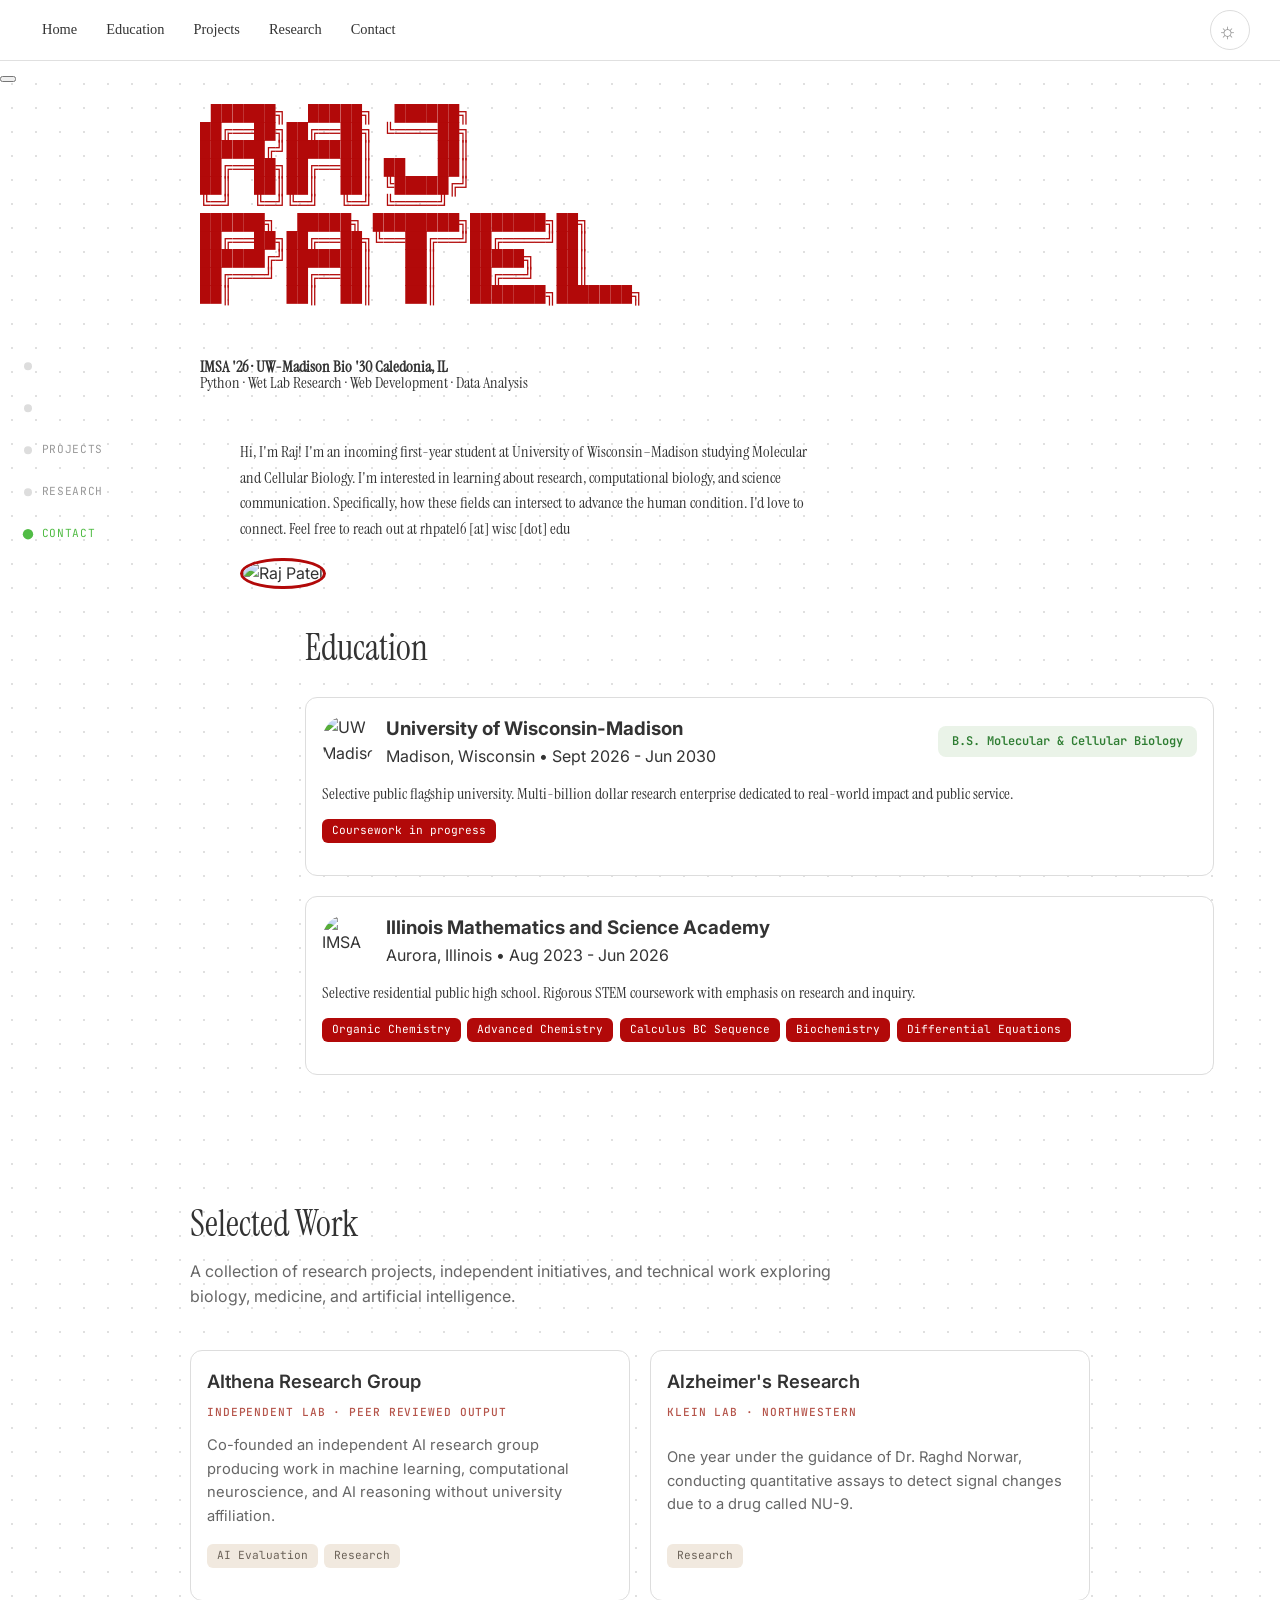
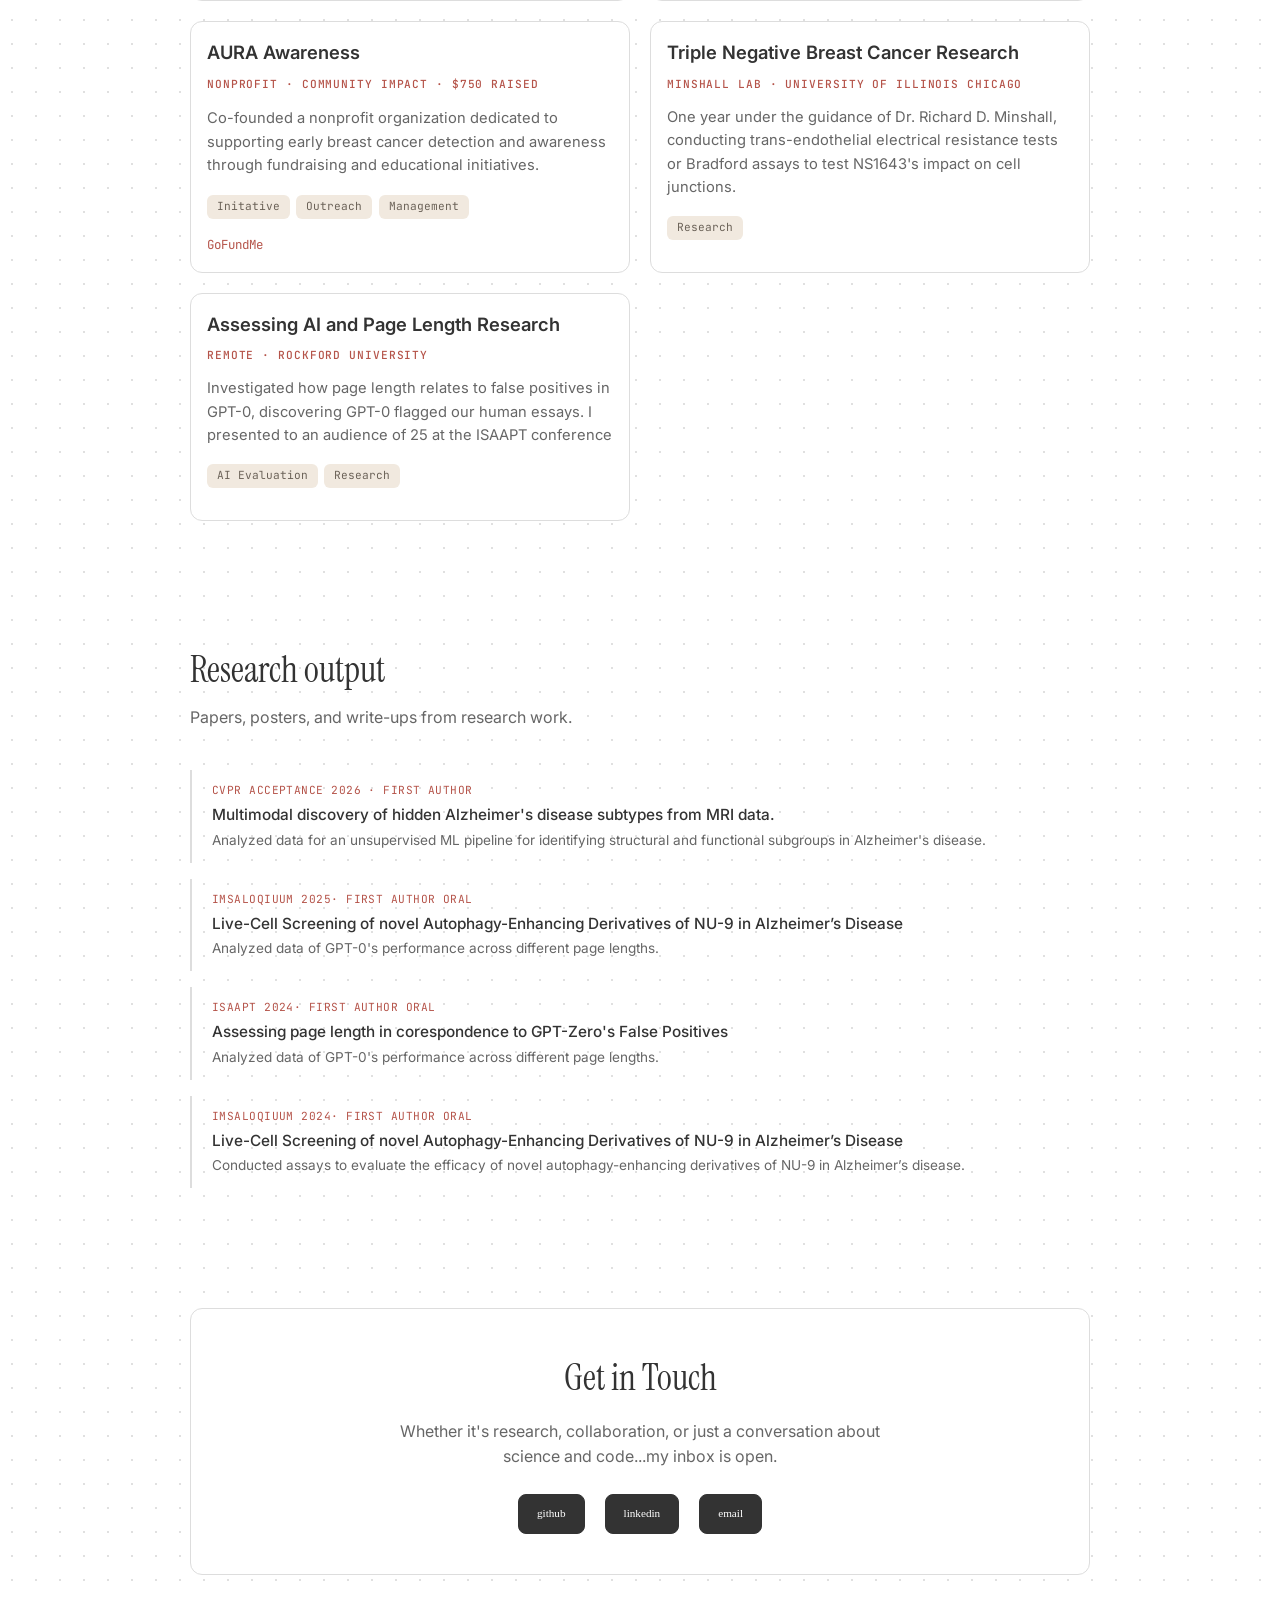
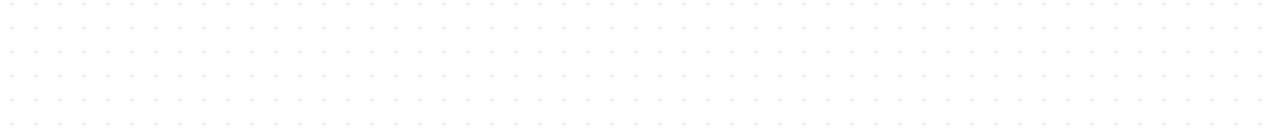
==== index.html @ 3f9e5045 "Update index.html" ====
<!DOCTYPE html>
<html lang="en" data-theme="light">
<head>
  <link rel="preconnect" href="https://googleapis.com">
  <link rel="preconnect" href="https://gstatic.com" crossorigin>
  <link href="https://fonts.googleapis.com/css2?family=Instrument+Serif:ital@0;1&family=JetBrains+Mono:wght@400;500&family=Inter:wght@300;400;500;600&display=swap" rel="stylesheet">
  
  <link rel="stylesheet" href="style.css">
<meta charset="UTF-8">
<meta name="viewport" content="width=device-width, initial-scale=1.0">
<title>Raj Patel</title>
<style>
  :root {
  --bg: #ffffff;
  --text: #333;
  --text2: #666;
  --text3: #999;
  --card: #ffffff;
  --border: #ddd;
  --border2: #ddd;
  --nav-bg: #ffffff;
  --dot-color: rgba(0,0,0,0.12);

  --nav-border: rgba(0,0,0,0.12);
  --mono: 'JetBrains Mono', monospace;
  }

  html[data-theme="dark"] {
  --bg: #000000;
  --text: #eaeaea;
  --text2: #b0b0b0;
  --text3: #888;
  --card: #1a1a1a;
  --border: #333;
  --border2: #333;
  --nav-bg: #000000;
  --dot-color: rgba(255,255,255,0.12);

  --nav-border: rgba(255,255,255,0.18);
  }
  
  body {
    margin: 0;
    font-family: 'Inter', sans-serif;

    background-color: var(--bg);
    color: var(--text);
     
    background-image:
    radial-gradient(circle, var(--dot-color) 1.5px, transparent 1.5px);

    background-size: 24px 24px;
    line-height: 1.6;
  }

  .Subscript {
    font-family: 'Instrument Serif', Georgia, serif;
  }

  .navbar {
    display: flex;
    justify-content: space-between;
    align-items: center;

    padding: 10px 30px;

    position: sticky;
    top: 0;
    z-index: 1000;

    background: var(--nav-bg);
    border-bottom: 1px solid var(--nav-border);

    position: sticky;
    top: 0;
    z-index: 1000;
  }
  .nav-links {
    display: flex;
    gap: 5px;
    align-items: center;
    font-family: 'Noto Serif', serif;
    font-weight: 400; /* Use 700 if you want the Bold version */
  }
  .nav-links a {
      text-decoration: none;
      color: var(--text);

      font-size: 0.9rem;
      padding: 8px 12px;

      border-radius: 8px;
      transition: all 0.2s ease;
  }

  .theme-toggle {
      background: none;
      border: 1px solid var(--border2);
      color: var(--text3);
      font-family: var(--mono);
      font-size: 0.72rem;
      padding: 4px 10px;
      border-radius: 4px;
      cursor: pointer;
      transition: all 0.15s;
      display: flex;
      align-items: center;
      gap: 0.2rem;
      letter-spacing: 0.03em;
      width: 40px;
      height: 40px;
      border-radius: 50%;
      font-size: 1.4rem;
    }
    #typed {
      display: block;
      max-width: 100%;
      overflow-wrap: break-word;
      white-space: normal;
    }
    .dot-pattern {
      width: 200px;
      height: 200px;

      background-image:
        radial-gradient(circle, #cfcfcf 2px, transparent 2px);

      background-size: 16px 16px;
    }
    p {
      font-size: 1rem;
      margin-top: 0rem;
      margin-right: 100px;
    }

    h1 {
      font-size: 3rem;
    }

    section {
      width: 100%;
      max-width: 800px;
      margin-left: auto;
      margin-right: auto;
    }

    h2 {
      font-family: 'Instrument Serif', Georgia, serif;
      font-weight: 400;
      font-size: 2rem;
      margin-bottom: 0.5rem;
    }

    html {
      scroll-padding-top: 70px; /* adjust to your navbar height */
    }

    section {
      scroll-margin-top: 80px;
    }
    #about {
      max-width: 900px;
      margin: 120px auto;   /* keeps it centered */
      padding: 0 20px;
      text-align: left;     /* keeps text left-aligned */
    }

    /* ---------- Section headings ---------- */
    .section-heading {
      font-family: 'Instrument Serif', Georgia, serif;
      font-weight: 400;
      font-size: 2.25rem;
      margin-bottom: 0.4rem;
    }
    .section-eyebrow {
      font-family: var(--mono);
      font-size: 0.75rem;
      letter-spacing: 0.1em;
      text-transform: uppercase;
      color: var(--text3);
      margin: 0 0 0.5rem 0;
    }
    .section-intro {
      color: var(--text2);
      max-width: 650px;
      margin-bottom: 2.5rem;
    }

    /* ----------Education -----------*/
    .school {
      background: var(--card);
      border: 1px solid var(--border);
      border-radius: 12px;
      padding: 1rem;
      transition: transform 0.2s ease, border-color 0.2s ease;
      display: flex;
      flex-direction: column;
      min-height: 0px;
      width: 875px;
    }

    /* ---------- Projects ---------- */
    #projects {
      max-width: 900px;
      margin: 120px auto;
      padding: 0 20px;
    }
    .project-grid {
      display: grid;
      grid-template-columns: repeat(2, 1fr);
      gap: 1.25rem;
    }
    .project-card {
      background: var(--card);
      border: 1px solid var(--border);
      border-radius: 12px;
      padding: 1rem;
      transition: transform 0.2s ease, border-color 0.2s ease;
      display: flex;
      flex-direction: column;
      min-height: 0px;
    }
    .project-card:hover {
      transform: translateY(-3px);
      border-color: #ddccba;
    }
    .project-card h3 {
      font-family: 'Inter', sans-serif;
      font-weight: 600;
      font-size: 1.15rem;
      color: var(--text);
      margin: 0 0 0.5rem 0;
    }
    .project-card .project-eyebrow {
      font-family: var(--mono);
      font-size: 0.7rem;
      letter-spacing: 0.08em;
      text-transform: uppercase;
      color: #b5544a;
      margin: 0 0 0.75rem 0;
      font-weight: 500;
    }
    .project-card p {
      font-size: 0.92rem;
      color: var(--text2);
      margin: 0 0 1rem 0;
      flex-grow: 1;
    }
    .project-tags {
      display: flex;
      flex-wrap: wrap;
      gap: 0.4rem;
      margin-bottom: 1rem;
    }
    .project-tags span {
      font-family: var(--mono);
      font-size: 0.7rem;
      color: #6b6258;
      background: #f1e9df;
      border: none;
      border-radius: 6px;
      padding: 3px 10px;
    }
    .project-links {
      display: flex;
      gap: 1rem;
    }
    .project-links a {
      font-family: var(--mono);
      font-size: 0.78rem;
      color: var(--accent-link, #b5544a);
      text-decoration: none;
      border-bottom: 1px solid transparent;
      transition: border-color 0.15s ease;
    }
    .project-links a:hover {
      border-color: currentColor;
    }
    .project-card.placeholder {
      border-style: dashed;
      align-items: center;
      justify-content: center;
      text-align: center;
      color: var(--text3);
    }
    .project-card.placeholder p {
      font-family: var(--mono);
      font-size: 0.78rem;
      margin: 0;
    }

    /* ---------- Research / Papers ---------- */
    #research {
      max-width: 900px;
      margin: 120px auto;
      padding: 0 20px;
    }
    .paper-list {
      display: flex;
      flex-direction: column;
      gap: 1rem;
    }
    .paper-item {
      background: var(--card);
      border: 1px solid var(--border);
      border-radius: 12px;
      padding: 1.5rem;
      display: grid;
      grid-template-columns: 100px 1fr;
      gap: 1.25rem;
      align-items: start;
      transition: border-color 0.2s ease;
    }
    .paper-item:hover {
      border-color: var(--text3);
    }
    .paper-meta {
      font-family: var(--mono);
      font-size: 0.72rem;
      color: var(--text3);
      line-height: 1.5;
    }
    .paper-body h3 {
      font-family: 'Instrument Serif', Georgia, serif;
      font-weight: 400;
      font-size: 1.25rem;
      margin: 0 0 0.4rem 0;
    }
    .paper-body p {
      font-size: 0.9rem;
      color: var(--text2);
      margin: 0 0 0.75rem 0;
    }
    .paper-body a {
      font-family: var(--mono);
      font-size: 0.78rem;
      color: var(--accent-link, #51bc45);
      text-decoration: none;
      border-bottom: 1px solid transparent;
    }
    .paper-body a:hover {
      border-color: currentColor;
    }
    .paper-item.placeholder {
      display: flex;
      align-items: center;
      justify-content: center;
      border-style: dashed;
      color: var(--text3);
      font-family: var(--mono);
      font-size: 0.78rem;
      min-height: 100px;
    }

    /* ---------- Contact ---------- */
    #contact {
      max-width: 900px;
      margin: 120px auto 160px;
      padding: 0 20px;
    }
    .contact-box {
      background: var(--card);
      border: 1px solid var(--border);
      border-radius: 12px;
      padding: 2.5rem;
      text-align: center;
    }
    .contact-box h2 {
      font-family: 'Instrument Serif', Georgia, serif;
      font-weight: 400;
      font-size: 2.25rem;
      margin: 0 0 0.75rem 0;
    }
    .contact-box p {
      color: var(--text2);
      margin: 0 auto 1.5rem auto;
      max-width: 500px;
    }
    .contact-links {
      display: flex;
      justify-content: center;
      gap: 20px;
      flex-wrap: wrap;
    }
    .contact-links a {
      text-decoration: none;
      color: #fff;
      font-family: Georgia, 'Times New Roman', Times, serif;
      font-size: 0.7rem;
      padding: 10px 18px;
      border: 1px solid #333;
      border-radius: 8px;
      background-color: #333;
      transition: all 0.2s ease;
    }
    .contact-links a:hover {
      transform: translateY(-2px);
    }

    /* ---------- Section indicator ---------- */
    .section-indicator {
      position: fixed;
      top: 50%;
      left: 24px;
      transform: translateY(-50%);
      display: flex;
      flex-direction: column;
      align-items: flex-start;
      gap: 1.5rem;
      z-index: 900;
    }
    .section-indicator .indicator-item {
      display: flex;
      align-items: center;
      gap: 0.6rem;
      text-decoration: none;
      cursor: pointer;
    }
    .section-indicator .indicator-dot {
      width: 8px;
      height: 8px;
      border-radius: 50%;
      background: var(--border2);
      transition: background 0.25s ease, transform 0.25s ease;
      flex-shrink: 0;
    }
    .section-indicator .indicator-label {
      font-family: var(--mono);
      font-size: 0.7rem;
      letter-spacing: 0.06em;
      text-transform: uppercase;
      color: var(--text3);
      opacity: 0;
      transform: translateX(-6px);
      transition: opacity 0.25s ease, transform 0.25s ease, color 0.25s ease;
      white-space: nowrap;
    }
    .section-indicator .indicator-item:hover .indicator-label,
    .section-indicator .indicator-item.active .indicator-label {
      opacity: 1;
      transform: translateX(0);
    }
    .section-indicator .indicator-item.active .indicator-dot {
      background: #51bc45;
      transform: scale(1.3);
    }
    .section-indicator .indicator-item.active .indicator-label {
      color: #51bc45;
    }
    @media (max-width: 900px) {
      .section-indicator { display: none; }
    }

    @media (max-width: 700px) {
      .hero {
        grid-template-columns: 1fr;
        text-align: center;
      }
      .hero-photo {
        margin: 0px auto;
        
      }
      .hero-meta {
        justify-content: center;
      }
      .hero-links {
        justify-content: center;
      }
      .project-grid {
        grid-template-columns: 1fr;
      }
      .paper-item {
        grid-template-columns: 1fr;
      }
    }
    .research-item {
      border-left: 2px solid var(--border2);
      padding: 0.75rem 0 0.75rem 1.25rem;
      margin-bottom: 1rem; transition: border-color 0.2s;
    }

    .research-item:hover { border-left-color: var(--accent); }

    .research-venue {
    font-family: var(--mono); font-size: 0.7rem; color:  #b5544a;
    letter-spacing: 0.04em; text-transform: uppercase; margin-bottom: 0.25rem;
  }

  .research-title {
    font-size: 0.96rem; font-weight: 500; margin-bottom: 0.25rem; line-height: 1.4;
  }

  .research-desc { font-size: 0.85rem; color: var(--text2); line-height: 1.55; }

  .accent-line {
    width: 600px;
    height: 3px;
    background: #b5544a;
    margin: 1rem 0 1.5rem 0;
  }
</style>
</head>
<body>
  <!--Navigation bar creation-->
    <nav class="navbar">
      <div class="nav-links">
        <a href="#home">Home</a>
        <a href="#Education">Education</a>
        <a href="#projects">Projects</a>
        <a href="#research">Research</a>
        <a href="#contact">Contact</a>
      </div>

    <button class="theme-toggle" id="theme-toggle" aria-label="Toggle theme">
    <span id="theme-icon">☼</span>
    </button>
    </nav>

            <button id="scrollToTop" class="fixed bottom-8 right-8 z-50 bg-cyan-500 hover:bg-cyan-600 text-white p-3 rounded-full shadow-lg transition">
            <i class="bi bi-arrow-up text-xl"></i>
        </button>
        <div class="max-w-4xl mx-auto px-6 py-20">
            <section id="home" class="mb-20">
              <div style="display: grid; grid-template-columns: 1fr auto; align-items: center; gap: 2rem;">
              <div>
                <div class="mb-12">
                    <pre
                        role="img" 
                        aria-label="Raj Patel" 
                        class="text-[50px] md:text-base font-mono mb-8"
                        style="line-height: 1.01; color: #b20909; font-size: 18px; margin-left: -40px;"
                        > ██████╗  █████╗  ██████╗ 
██╔══██╗██╔══██╗ ╚════██╗
██████╔╝███████║      ██║
██╔══██╗██╔══██║ ██   ██║
██║  ██║██║  ██║ ╚█████╔╝
╚═╝  ╚═╝╚═╝  ╚═╝ ╚════╝
██████╗  █████╗ ████████╗███████╗██╗
██╔══██╗██╔══██╗╚══██╔══╝██╔════╝██║
██████╔╝███████║   ██║   █████╗  ██║
██╔═══╝ ██╔══██║   ██║   ██╔══╝  ██║
██║     ██║  ██║   ██║   ███████╗███████╗
                       
                        </pre>
                </div>
                <p class="Subscript" style="margin-left: -40px; line-height: 1.01;">
                    <b><span><strong>IMSA '26 · UW-Madison Bio '30</strong></span></b>
                    <b><span>Caledonia, IL</span></b>
                    <br>
                    <span>Python · Wet Lab Research · Web Development · Data Analysis</span>
                </div>
                </p>
                <p style="line-height: 1.6; font-family: 'Instrument Serif', Georgia, serif;">
                    Hi, I'm Raj! I'm an incoming first-year student at University of Wisconsin–Madison studying Molecular and Cellular Biology. I'm interested in learning about research, computational biology, and science communication. Specifically, how these fields can intersect to advance the human condition. I'd love to connect. Feel free to reach out at rhpatel6 [at] wisc [dot] edu
                </p>
              </div>
              <!-- Photo column -->
              <div style="flex-shrink: 0;">
                <img src="suit.png" alt="Raj Patel"
                  style="width: 220px; height: 220px; object-fit: cover; border-radius: 50%; border: 3px solid #b20909;">
              </div>
              </div>
                        </section>


  <!-- Side section indicator -->
  <div class="section-indicator" id="section-indicator">
    <a href="#hero" class="indicator-item" data-section="hero">
      <span class="indicator-dot"></span>
      <span class="indicator-label">Home</span>
    </a>
    <a href="#Education" class="indicator-item" data-section="Education">
      <span class="indicator-dot"></span>
      <span class="indicator-label">Education</span>
    </a>
    <a href="#projects" class="indicator-item" data-section="projects">
      <span class="indicator-dot"></span>
      <span class="indicator-label">Projects</span>
    </a>
    <a href="#research" class="indicator-item" data-section="research">
      <span class="indicator-dot"></span>
      <span class="indicator-label">Research</span>
    </a>
    <a href="#contact" class="indicator-item" data-section="contact">
      <span class="indicator-dot"></span>
      <span class="indicator-label">Contact</span>
    </a>
  </div>
<!-- ================= Education ================= -->
<section id="Education" style="margin-left: 305px;">
  <h2 class="section-heading">Education</h2>
</section>
<div class="school" style="margin-left: 305px; margin-top: 1.25rem; margin-bottom: 1.25rem;">
  <div style="display: flex; align-items: center; justify-content: space-between; margin-bottom: 0.75rem;">
    <div style="display: flex; align-items: center; gap: 0.75rem;">
      <img src="UWlogo.jpeg" alt="UW Madison" style="width: 52px; height: 52px; object-fit: contain; border-radius: 50%; flex-shrink: 0;">
      <div>
        <h3 style="margin: 0;">University of Wisconsin-Madison</h3>
        <p class="project-eyebrow" style="margin: 0;">Madison, Wisconsin • Sept 2026 - Jun 2030</p>
      </div>
    </div>
    <span style="background: #eaf3e8; color: #2e7d32; font-family: var(--mono); font-size: 0.75rem; font-weight: 600; padding: 6px 14px; border-radius: 8px; white-space: nowrap;">B.S. Molecular & Cellular Biology</span>
  </div>
  <p style="font-family: 'Instrument Serif', Georgia, serif; margin-bottom: 0.75rem;">Selective public flagship university. Multi-billion dollar research enterprise dedicated to real-world impact and public service.</p>
  <div class="project-tags">
    <span style="background: #b20909; color: #fff;">Coursework in progress</span>
  </div>
</div>

<div class="school" style="margin-left: 305px; margin-bottom: 1.25rem;">
  <div style="display: flex; align-items: center; justify-content: space-between; margin-bottom: 0.75rem;">
    <div style="display: flex; align-items: center; gap: 0.75rem;">
      <img src="imsa-logo.png" alt="IMSA" style="width: 52px; height: 52px; object-fit: contain; border-radius: 50%; flex-shrink: 0;">
      <div>
        <h3 style="margin: 0;">Illinois Mathematics and Science Academy</h3>
        <p class="project-eyebrow" style="margin: 0;">Aurora, Illinois • Aug 2023 - Jun 2026</p>
      </div>
    </div>
  </div>
  <p style="font-family: 'Instrument Serif', Georgia, serif; margin-bottom: 0.75rem;">Selective residential public high school. Rigorous STEM coursework with emphasis on research and inquiry.</p>
  <div class="project-tags" style="margin-bottom: 1rem;">
    <span style="background: #b20909; color: #fff;">Organic Chemistry</span>
    <span style="background: #b20909; color: #fff;">Advanced Chemistry</span>
    <span style="background: #b20909; color: #fff;">Calculus BC Sequence</span>
    <span style="background: #b20909; color: #fff;">Biochemistry</span>
    <span style="background: #b20909; color: #fff;">Differential Equations</span>
  </div>
</div>
<!-- ================= PROJECTS ================= -->
<section id="projects">
  <h2 class="section-heading">Selected Work</h2>
  <p class="section-intro">
A collection of research projects, independent initiatives, and technical work exploring biology, medicine, and artificial intelligence.  </p>

  <div class="project-grid">

    <!-- Project card 1 -->
    <div class="project-card">
      <h3>AIthena Research Group</h3>
      <p class="project-eyebrow">independent lab · peer reviewed output</p>
      <p>Co-founded an independent AI research group producing work in machine learning, computational neuroscience, and AI reasoning without university affiliation.</p>
      <div class="project-tags">
        <span>AI Evaluation</span>
        <span>Research</span>
      </div>
    </div>

    <!-- Project card 2 -->
    <div class="project-card">
      <h3>Alzheimer's Research</h3>
      <p class="project-eyebrow">Klein Lab · Northwestern</p>
      <p>One year under the guidance of Dr. Raghd Norwar, conducting quantitative assays to detect signal changes due to a drug called NU-9.</p>
      <div class="project-tags">
        <span>Research</span>
      </div>
    </div>

    <!-- Project card 3 -->
    <div class="project-card">
      <h3>AURA Awareness</h3>
      <p class="project-eyebrow">Nonprofit · Community Impact · $750 raised</p>
      <p>Co-founded a nonprofit organization dedicated to supporting early breast cancer detection and awareness through fundraising and educational initiatives.</p>
      <div class="project-tags">
        <span>Initative</span>
        <span>Outreach</span>
        <span>Management</span>
      </div>
      <div class="project-links">
        <a href="https://www.gofundme.com/f/auras-mission-detect-cancer-early" target="_blank">GoFundMe</a>
      </div>
    </div>

    <!-- 4th project -->
    <div class="project-card">
      <h3>Triple Negative Breast Cancer Research</h3>
      <p class="project-eyebrow"> Minshall Lab · University of Illinois Chicago</p>
      <p> One year under the guidance of Dr. Richard D. Minshall, conducting trans-endothelial electrical resistance tests or Bradford assays to test NS1643's impact on cell junctions. </p>
      <div class="project-tags">
        <span>Research</span>
      </div>
    </div>

    <!-- 5th project -->
    <div class="project-card">
      <h3>Assessing AI and Page Length Research</h3>
      <p class="project-eyebrow"> Remote · Rockford University</p>
      <p> Investigated how page length relates to false positives in GPT-0, discovering GPT-0 flagged our human essays. I presented to an audience of 25 at the ISAAPT conference </p>
      <div class="project-tags">
        <span>AI Evaluation</span>
        <span>Research</span>
      </div>
    </div>
  </div>
</section>

<!-- ================= RESEARCH / PAPERS ================= -->
<section id="research">
  <h2 class="section-heading">Research output</h2>
  <p class="section-intro">
    Papers, posters, and write-ups from research work. </p>
  <div class="research-item">
      <div class="research-venue">CVPR acceptance 2026 · First author</div>
      <div class="research-title">Multimodal discovery of hidden Alzheimer's disease subtypes from MRI data.</div>
      <div class="research-desc">Analyzed data for an unsupervised ML pipeline for identifying structural and functional subgroups in Alzheimer's disease.</div>
    </div>

  <div class="research-item">
      <div class="research-venue">IMSAloqiuum 2025· First author oral</div>
      <div class="research-title">Live-Cell Screening of novel Autophagy-Enhancing Derivatives of NU-9 in Alzheimer’s Disease</div>
      <div class="research-desc">Analyzed data of GPT-0's performance across different page lengths.</div>
  </div>

  <div class="research-item">
      <div class="research-venue">ISAAPT 2024· First author oral</div>
      <div class="research-title">Assessing page length in corespondence to GPT-Zero's False Positives</div>
      <div class="research-desc">Analyzed data of GPT-0's performance across different page lengths.</div>
  </div>

  <div class="research-item">
      <div class="research-venue">IMSAloqiuum 2024· First author oral</div>
      <div class="research-title">Live-Cell Screening of novel Autophagy-Enhancing Derivatives of NU-9 in Alzheimer’s Disease</div>
      <div class="research-desc">Conducted assays to evaluate the efficacy of novel autophagy-enhancing derivatives of NU-9 in Alzheimer’s disease.</div>
    </div>
</section>

<!-- ================= CONTACT ================= -->
<section id="contact">
  <div class="contact-box">
    <h2>Get in Touch</h2>
    <p>
      Whether it's research, collaboration, or just a conversation about science and code...my inbox is open.
    </p>
    <div class="contact-links">
      <a href="https://github.com/rajptl14" target="_blank">github</a>
      <a href="https://www.linkedin.com/in/raj-patel-115321330" target="_blank">linkedin</a>
      <a href="mailto:rajptl2026@gmail.com">email</a>
    </div>
  </div>
</section>

<script>
    const toggle = document.getElementById("theme-toggle");
    const root = document.documentElement;
    const icon = document.getElementById("theme-icon");

    toggle.addEventListener("click", () => {
      const current = root.getAttribute("data-theme");

      if (current === "light") {
        root.setAttribute("data-theme", "dark");
        icon.textContent = "☾";
      } else {
        root.setAttribute("data-theme", "light");
        icon.textContent = "☼";
      }
    });
</script>
<script src="https://cdn.jsdelivr.net/npm/typed.js@2.0.12"></script>

<script>
  new Typed('#typed', {
    stringsElement: '#typed-strings',
    typeSpeed: 70,
    backSpeed: 0,
    loop: false,
    showCursor: false
  });
</script>
<script>
  const indicatorItems = document.querySelectorAll('.section-indicator .indicator-item');
  const sections = ['hero', 'about', 'projects', 'research', 'contact']
    .map(id => document.getElementById(id))
    .filter(Boolean);

  const setActive = (id) => {
    indicatorItems.forEach(item => {
      item.classList.toggle('active', item.dataset.section === id);
    });
  };

  const observer = new IntersectionObserver((entries) => {
    entries.forEach(entry => {
      if (entry.isIntersecting) {
        setActive(entry.target.id);
      }
    });
  }, {
    rootMargin: '-40% 0px -40% 0px',
    threshold: 0
  });

  sections.forEach(section => observer.observe(section));
</script>
</body>
</html>
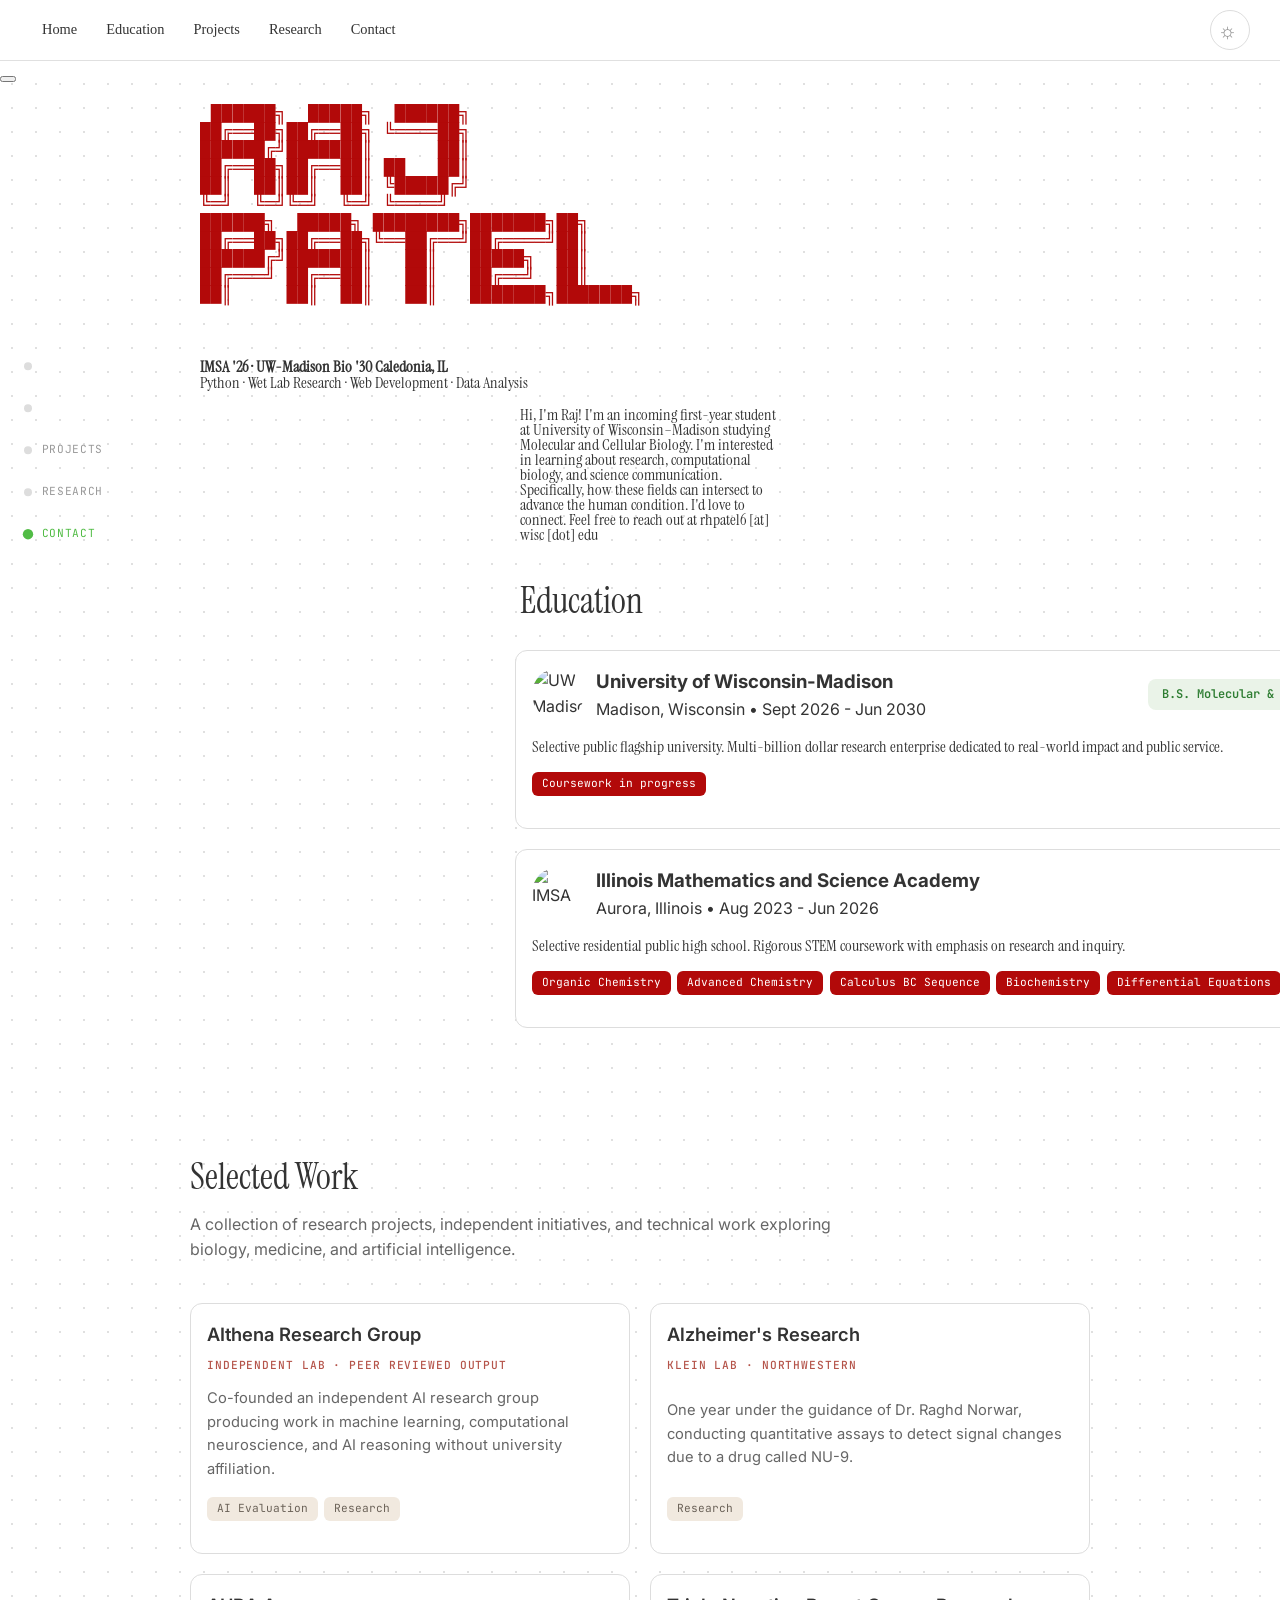
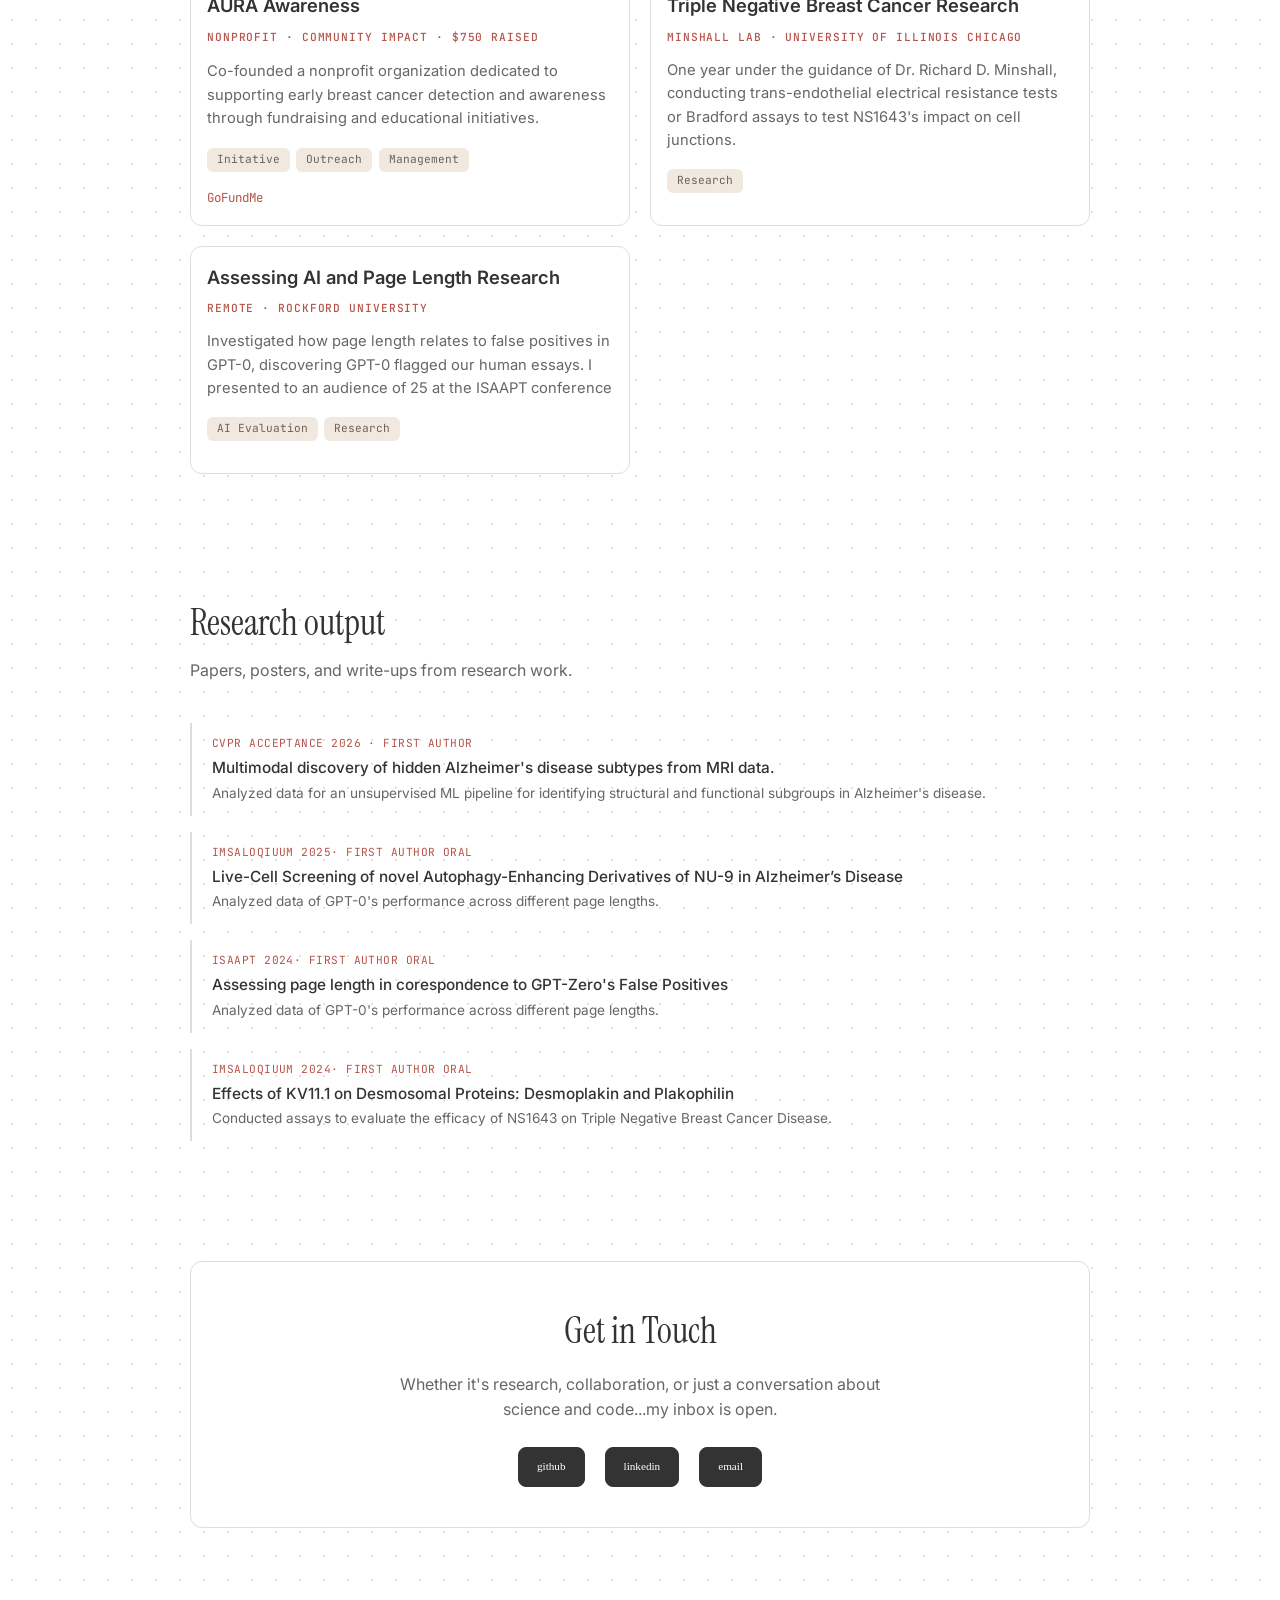
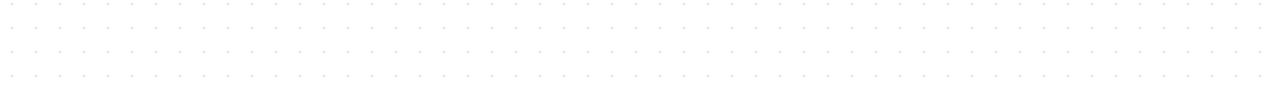
==== commit 36af3202: "Change logo image from PNG to JPEG format" ====
--- a/index.html
+++ b/index.html
@@ -521,10 +521,8 @@
         </button>
         <div class="max-w-4xl mx-auto px-6 py-20">
             <section id="home" class="mb-20">
-              <div style="display: grid; grid-template-columns: 1fr auto; align-items: center; gap: 2rem;">
-              <div>
                 <div class="mb-12">
-                    <pre
+                    <pre 
                         role="img" 
                         aria-label="Raj Patel" 
                         class="text-[50px] md:text-base font-mono mb-8"
@@ -550,17 +548,10 @@
                     <span>Python · Wet Lab Research · Web Development · Data Analysis</span>
                 </div>
                 </p>
-                <p style="line-height: 1.6; font-family: 'Instrument Serif', Georgia, serif;">
+                <p style="line-height: 15px; margin-left: 520px; margin-right:500px; font-family: 'Instrument Serif', Georgia, serif;">
                     Hi, I'm Raj! I'm an incoming first-year student at University of Wisconsin–Madison studying Molecular and Cellular Biology. I'm interested in learning about research, computational biology, and science communication. Specifically, how these fields can intersect to advance the human condition. I'd love to connect. Feel free to reach out at rhpatel6 [at] wisc [dot] edu
                 </p>
-              </div>
-              <!-- Photo column -->
-              <div style="flex-shrink: 0;">
-                <img src="suit.png" alt="Raj Patel"
-                  style="width: 220px; height: 220px; object-fit: cover; border-radius: 50%; border: 3px solid #b20909;">
-              </div>
-              </div>
-                        </section>
+            </section>
 
 
   <!-- Side section indicator -->
@@ -587,13 +578,13 @@
     </a>
   </div>
 <!-- ================= Education ================= -->
-<section id="Education" style="margin-left: 305px;">
+<section id="Education" style="margin-left: 520px;">
   <h2 class="section-heading">Education</h2>
 </section>
-<div class="school" style="margin-left: 305px; margin-top: 1.25rem; margin-bottom: 1.25rem;">
+<div class="school" style="margin-left: 515px; margin-top: 1.25rem; margin-bottom: 1.25rem;">
   <div style="display: flex; align-items: center; justify-content: space-between; margin-bottom: 0.75rem;">
     <div style="display: flex; align-items: center; gap: 0.75rem;">
-      <img src="UWlogo.jpeg" alt="UW Madison" style="width: 52px; height: 52px; object-fit: contain; border-radius: 50%; flex-shrink: 0;">
+      <img src="UWLogo.jpeg" alt="UW Madison" style="width: 52px; height: 52px; object-fit: contain; border-radius: 50%; flex-shrink: 0;">
       <div>
         <h3 style="margin: 0;">University of Wisconsin-Madison</h3>
         <p class="project-eyebrow" style="margin: 0;">Madison, Wisconsin • Sept 2026 - Jun 2030</p>
@@ -607,10 +598,10 @@
   </div>
 </div>
 
-<div class="school" style="margin-left: 305px; margin-bottom: 1.25rem;">
+<div class="school" style="margin-left: 515px; margin-bottom: 1.25rem;">
   <div style="display: flex; align-items: center; justify-content: space-between; margin-bottom: 0.75rem;">
     <div style="display: flex; align-items: center; gap: 0.75rem;">
-      <img src="imsa-logo.png" alt="IMSA" style="width: 52px; height: 52px; object-fit: contain; border-radius: 50%; flex-shrink: 0;">
+      <img src="imsa-logo.jpeg" alt="IMSA" style="width: 52px; height: 52px; object-fit: contain; border-radius: 50%; flex-shrink: 0;">
       <div>
         <h3 style="margin: 0;">Illinois Mathematics and Science Academy</h3>
         <p class="project-eyebrow" style="margin: 0;">Aurora, Illinois • Aug 2023 - Jun 2026</p>
@@ -718,8 +709,8 @@
 
   <div class="research-item">
       <div class="research-venue">IMSAloqiuum 2024· First author oral</div>
-      <div class="research-title">Live-Cell Screening of novel Autophagy-Enhancing Derivatives of NU-9 in Alzheimer’s Disease</div>
-      <div class="research-desc">Conducted assays to evaluate the efficacy of novel autophagy-enhancing derivatives of NU-9 in Alzheimer’s disease.</div>
+      <div class="research-title">Effects of KV11.1 on Desmosomal Proteins: Desmoplakin and Plakophilin</div>
+      <div class="research-desc">Conducted assays to evaluate the efficacy of NS1643 on Triple Negative Breast Cancer Disease.</div>
     </div>
 </section>
 
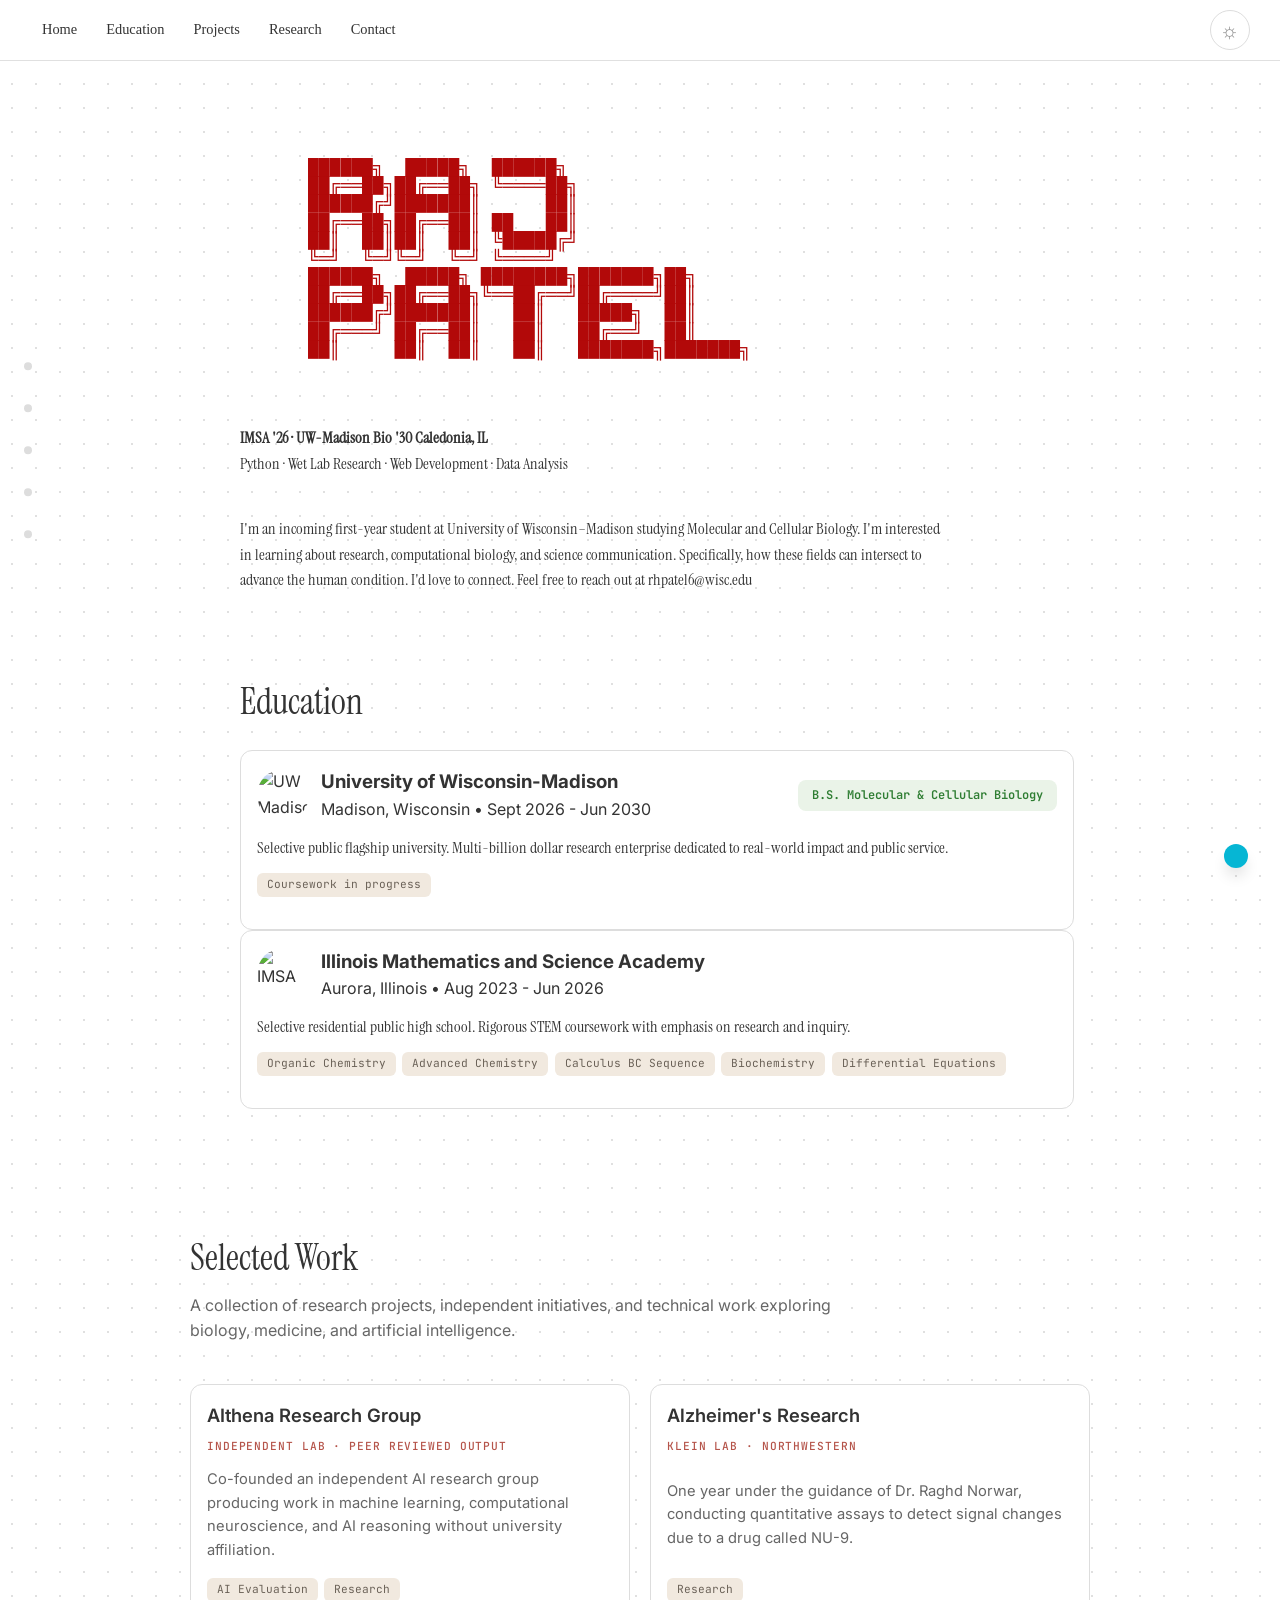
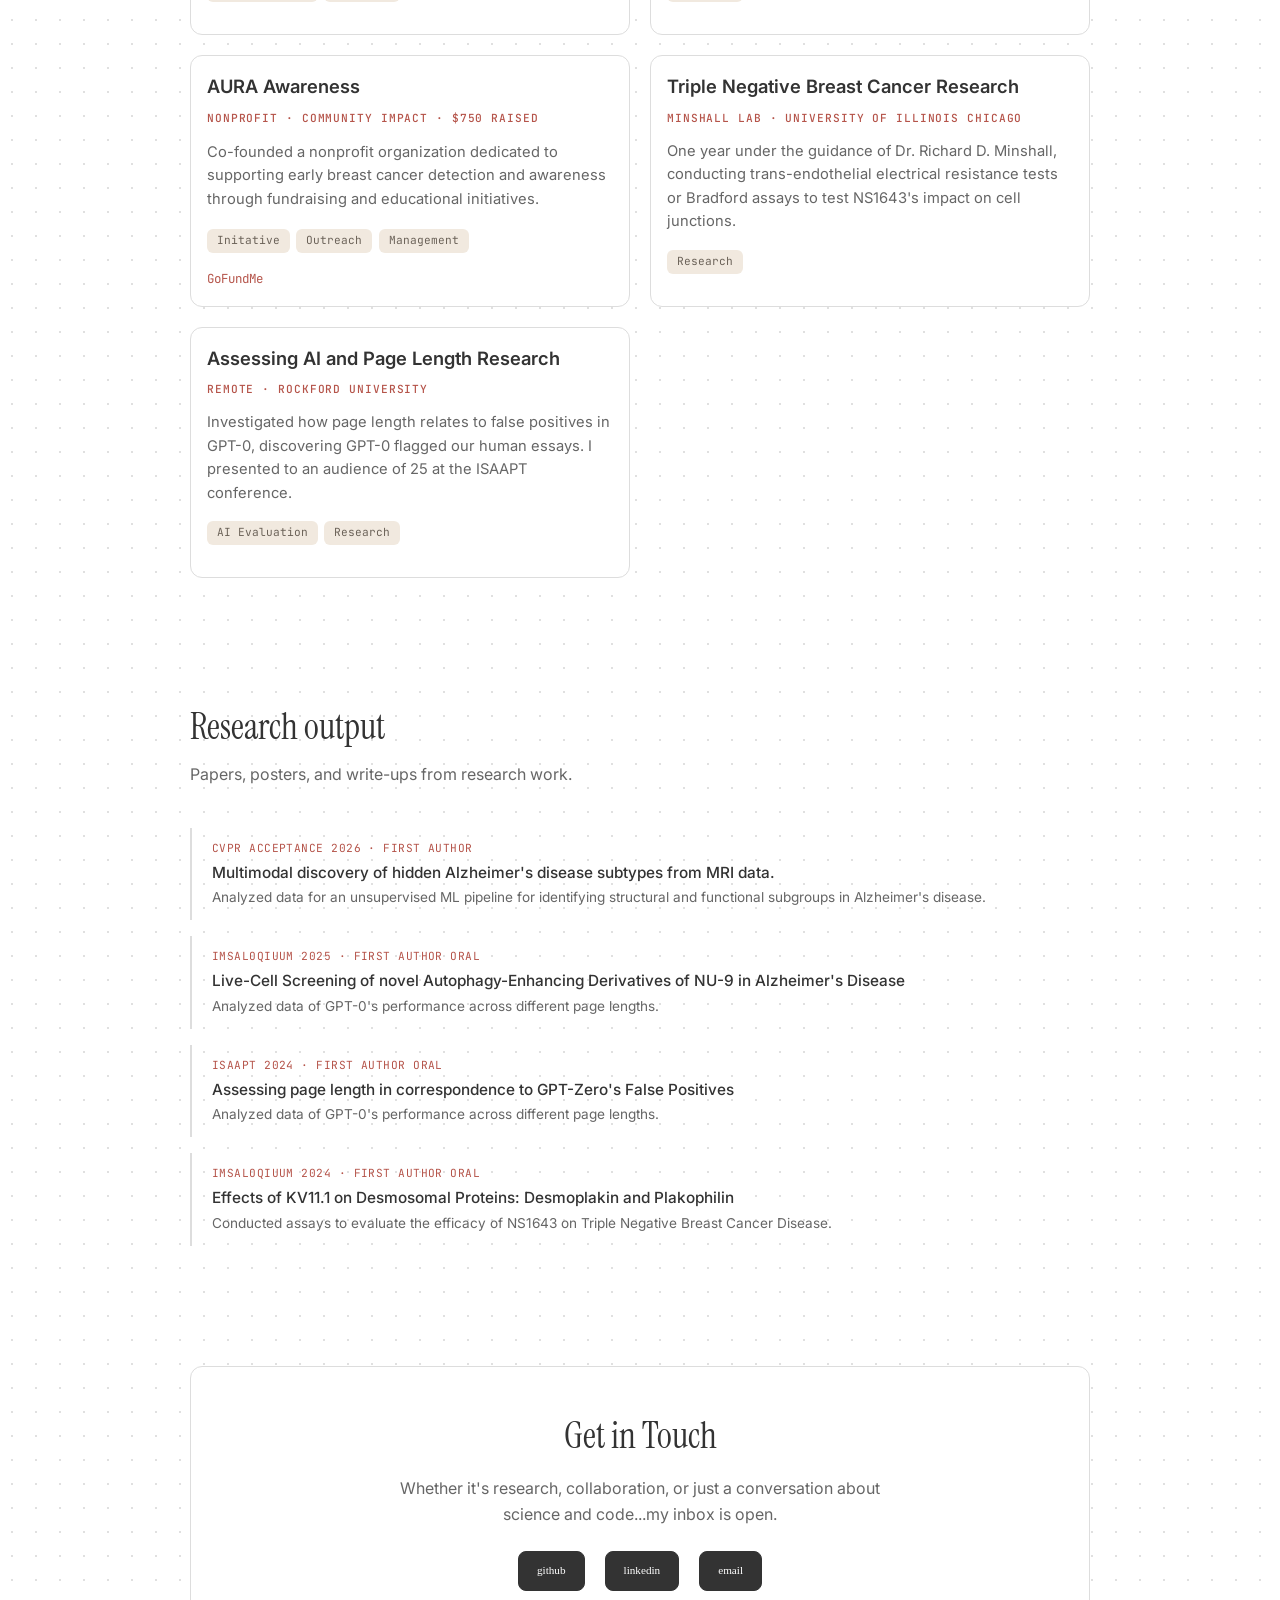
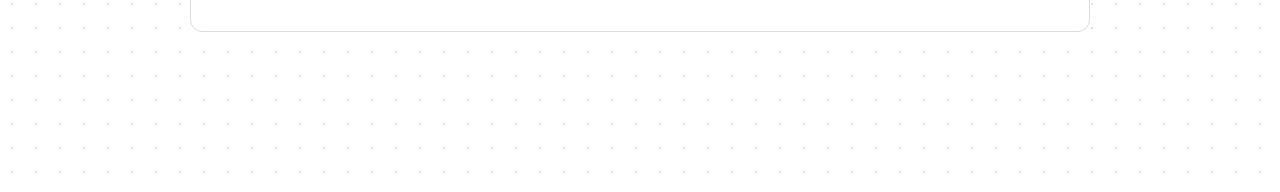
==== commit 0913f3f2: "reformat wrongly indented code, reorganize sections" ====
--- a/index.html
+++ b/index.html
@@ -4,559 +4,31 @@
   <link rel="preconnect" href="https://googleapis.com">
   <link rel="preconnect" href="https://gstatic.com" crossorigin>
   <link href="https://fonts.googleapis.com/css2?family=Instrument+Serif:ital@0;1&family=JetBrains+Mono:wght@400;500&family=Inter:wght@300;400;500;600&display=swap" rel="stylesheet">
-  
+
   <link rel="stylesheet" href="style.css">
-<meta charset="UTF-8">
-<meta name="viewport" content="width=device-width, initial-scale=1.0">
-<title>Raj Patel</title>
-<style>
-  :root {
-  --bg: #ffffff;
-  --text: #333;
-  --text2: #666;
-  --text3: #999;
-  --card: #ffffff;
-  --border: #ddd;
-  --border2: #ddd;
-  --nav-bg: #ffffff;
-  --dot-color: rgba(0,0,0,0.12);
-
-  --nav-border: rgba(0,0,0,0.12);
-  --mono: 'JetBrains Mono', monospace;
-  }
-
-  html[data-theme="dark"] {
-  --bg: #000000;
-  --text: #eaeaea;
-  --text2: #b0b0b0;
-  --text3: #888;
-  --card: #1a1a1a;
-  --border: #333;
-  --border2: #333;
-  --nav-bg: #000000;
-  --dot-color: rgba(255,255,255,0.12);
-
-  --nav-border: rgba(255,255,255,0.18);
-  }
-  
-  body {
-    margin: 0;
-    font-family: 'Inter', sans-serif;
-
-    background-color: var(--bg);
-    color: var(--text);
-     
-    background-image:
-    radial-gradient(circle, var(--dot-color) 1.5px, transparent 1.5px);
-
-    background-size: 24px 24px;
-    line-height: 1.6;
-  }
-
-  .Subscript {
-    font-family: 'Instrument Serif', Georgia, serif;
-  }
-
-  .navbar {
-    display: flex;
-    justify-content: space-between;
-    align-items: center;
-
-    padding: 10px 30px;
-
-    position: sticky;
-    top: 0;
-    z-index: 1000;
-
-    background: var(--nav-bg);
-    border-bottom: 1px solid var(--nav-border);
-
-    position: sticky;
-    top: 0;
-    z-index: 1000;
-  }
-  .nav-links {
-    display: flex;
-    gap: 5px;
-    align-items: center;
-    font-family: 'Noto Serif', serif;
-    font-weight: 400; /* Use 700 if you want the Bold version */
-  }
-  .nav-links a {
-      text-decoration: none;
-      color: var(--text);
-
-      font-size: 0.9rem;
-      padding: 8px 12px;
-
-      border-radius: 8px;
-      transition: all 0.2s ease;
-  }
-
-  .theme-toggle {
-      background: none;
-      border: 1px solid var(--border2);
-      color: var(--text3);
-      font-family: var(--mono);
-      font-size: 0.72rem;
-      padding: 4px 10px;
-      border-radius: 4px;
-      cursor: pointer;
-      transition: all 0.15s;
-      display: flex;
-      align-items: center;
-      gap: 0.2rem;
-      letter-spacing: 0.03em;
-      width: 40px;
-      height: 40px;
-      border-radius: 50%;
-      font-size: 1.4rem;
-    }
-    #typed {
-      display: block;
-      max-width: 100%;
-      overflow-wrap: break-word;
-      white-space: normal;
-    }
-    .dot-pattern {
-      width: 200px;
-      height: 200px;
-
-      background-image:
-        radial-gradient(circle, #cfcfcf 2px, transparent 2px);
-
-      background-size: 16px 16px;
-    }
-    p {
-      font-size: 1rem;
-      margin-top: 0rem;
-      margin-right: 100px;
-    }
-
-    h1 {
-      font-size: 3rem;
-    }
-
-    section {
-      width: 100%;
-      max-width: 800px;
-      margin-left: auto;
-      margin-right: auto;
-    }
-
-    h2 {
-      font-family: 'Instrument Serif', Georgia, serif;
-      font-weight: 400;
-      font-size: 2rem;
-      margin-bottom: 0.5rem;
-    }
-
-    html {
-      scroll-padding-top: 70px; /* adjust to your navbar height */
-    }
-
-    section {
-      scroll-margin-top: 80px;
-    }
-    #about {
-      max-width: 900px;
-      margin: 120px auto;   /* keeps it centered */
-      padding: 0 20px;
-      text-align: left;     /* keeps text left-aligned */
-    }
-
-    /* ---------- Section headings ---------- */
-    .section-heading {
-      font-family: 'Instrument Serif', Georgia, serif;
-      font-weight: 400;
-      font-size: 2.25rem;
-      margin-bottom: 0.4rem;
-    }
-    .section-eyebrow {
-      font-family: var(--mono);
-      font-size: 0.75rem;
-      letter-spacing: 0.1em;
-      text-transform: uppercase;
-      color: var(--text3);
-      margin: 0 0 0.5rem 0;
-    }
-    .section-intro {
-      color: var(--text2);
-      max-width: 650px;
-      margin-bottom: 2.5rem;
-    }
-
-    /* ----------Education -----------*/
-    .school {
-      background: var(--card);
-      border: 1px solid var(--border);
-      border-radius: 12px;
-      padding: 1rem;
-      transition: transform 0.2s ease, border-color 0.2s ease;
-      display: flex;
-      flex-direction: column;
-      min-height: 0px;
-      width: 875px;
-    }
-
-    /* ---------- Projects ---------- */
-    #projects {
-      max-width: 900px;
-      margin: 120px auto;
-      padding: 0 20px;
-    }
-    .project-grid {
-      display: grid;
-      grid-template-columns: repeat(2, 1fr);
-      gap: 1.25rem;
-    }
-    .project-card {
-      background: var(--card);
-      border: 1px solid var(--border);
-      border-radius: 12px;
-      padding: 1rem;
-      transition: transform 0.2s ease, border-color 0.2s ease;
-      display: flex;
-      flex-direction: column;
-      min-height: 0px;
-    }
-    .project-card:hover {
-      transform: translateY(-3px);
-      border-color: #ddccba;
-    }
-    .project-card h3 {
-      font-family: 'Inter', sans-serif;
-      font-weight: 600;
-      font-size: 1.15rem;
-      color: var(--text);
-      margin: 0 0 0.5rem 0;
-    }
-    .project-card .project-eyebrow {
-      font-family: var(--mono);
-      font-size: 0.7rem;
-      letter-spacing: 0.08em;
-      text-transform: uppercase;
-      color: #b5544a;
-      margin: 0 0 0.75rem 0;
-      font-weight: 500;
-    }
-    .project-card p {
-      font-size: 0.92rem;
-      color: var(--text2);
-      margin: 0 0 1rem 0;
-      flex-grow: 1;
-    }
-    .project-tags {
-      display: flex;
-      flex-wrap: wrap;
-      gap: 0.4rem;
-      margin-bottom: 1rem;
-    }
-    .project-tags span {
-      font-family: var(--mono);
-      font-size: 0.7rem;
-      color: #6b6258;
-      background: #f1e9df;
-      border: none;
-      border-radius: 6px;
-      padding: 3px 10px;
-    }
-    .project-links {
-      display: flex;
-      gap: 1rem;
-    }
-    .project-links a {
-      font-family: var(--mono);
-      font-size: 0.78rem;
-      color: var(--accent-link, #b5544a);
-      text-decoration: none;
-      border-bottom: 1px solid transparent;
-      transition: border-color 0.15s ease;
-    }
-    .project-links a:hover {
-      border-color: currentColor;
-    }
-    .project-card.placeholder {
-      border-style: dashed;
-      align-items: center;
-      justify-content: center;
-      text-align: center;
-      color: var(--text3);
-    }
-    .project-card.placeholder p {
-      font-family: var(--mono);
-      font-size: 0.78rem;
-      margin: 0;
-    }
-
-    /* ---------- Research / Papers ---------- */
-    #research {
-      max-width: 900px;
-      margin: 120px auto;
-      padding: 0 20px;
-    }
-    .paper-list {
-      display: flex;
-      flex-direction: column;
-      gap: 1rem;
-    }
-    .paper-item {
-      background: var(--card);
-      border: 1px solid var(--border);
-      border-radius: 12px;
-      padding: 1.5rem;
-      display: grid;
-      grid-template-columns: 100px 1fr;
-      gap: 1.25rem;
-      align-items: start;
-      transition: border-color 0.2s ease;
-    }
-    .paper-item:hover {
-      border-color: var(--text3);
-    }
-    .paper-meta {
-      font-family: var(--mono);
-      font-size: 0.72rem;
-      color: var(--text3);
-      line-height: 1.5;
-    }
-    .paper-body h3 {
-      font-family: 'Instrument Serif', Georgia, serif;
-      font-weight: 400;
-      font-size: 1.25rem;
-      margin: 0 0 0.4rem 0;
-    }
-    .paper-body p {
-      font-size: 0.9rem;
-      color: var(--text2);
-      margin: 0 0 0.75rem 0;
-    }
-    .paper-body a {
-      font-family: var(--mono);
-      font-size: 0.78rem;
-      color: var(--accent-link, #51bc45);
-      text-decoration: none;
-      border-bottom: 1px solid transparent;
-    }
-    .paper-body a:hover {
-      border-color: currentColor;
-    }
-    .paper-item.placeholder {
-      display: flex;
-      align-items: center;
-      justify-content: center;
-      border-style: dashed;
-      color: var(--text3);
-      font-family: var(--mono);
-      font-size: 0.78rem;
-      min-height: 100px;
-    }
-
-    /* ---------- Contact ---------- */
-    #contact {
-      max-width: 900px;
-      margin: 120px auto 160px;
-      padding: 0 20px;
-    }
-    .contact-box {
-      background: var(--card);
-      border: 1px solid var(--border);
-      border-radius: 12px;
-      padding: 2.5rem;
-      text-align: center;
-    }
-    .contact-box h2 {
-      font-family: 'Instrument Serif', Georgia, serif;
-      font-weight: 400;
-      font-size: 2.25rem;
-      margin: 0 0 0.75rem 0;
-    }
-    .contact-box p {
-      color: var(--text2);
-      margin: 0 auto 1.5rem auto;
-      max-width: 500px;
-    }
-    .contact-links {
-      display: flex;
-      justify-content: center;
-      gap: 20px;
-      flex-wrap: wrap;
-    }
-    .contact-links a {
-      text-decoration: none;
-      color: #fff;
-      font-family: Georgia, 'Times New Roman', Times, serif;
-      font-size: 0.7rem;
-      padding: 10px 18px;
-      border: 1px solid #333;
-      border-radius: 8px;
-      background-color: #333;
-      transition: all 0.2s ease;
-    }
-    .contact-links a:hover {
-      transform: translateY(-2px);
-    }
-
-    /* ---------- Section indicator ---------- */
-    .section-indicator {
-      position: fixed;
-      top: 50%;
-      left: 24px;
-      transform: translateY(-50%);
-      display: flex;
-      flex-direction: column;
-      align-items: flex-start;
-      gap: 1.5rem;
-      z-index: 900;
-    }
-    .section-indicator .indicator-item {
-      display: flex;
-      align-items: center;
-      gap: 0.6rem;
-      text-decoration: none;
-      cursor: pointer;
-    }
-    .section-indicator .indicator-dot {
-      width: 8px;
-      height: 8px;
-      border-radius: 50%;
-      background: var(--border2);
-      transition: background 0.25s ease, transform 0.25s ease;
-      flex-shrink: 0;
-    }
-    .section-indicator .indicator-label {
-      font-family: var(--mono);
-      font-size: 0.7rem;
-      letter-spacing: 0.06em;
-      text-transform: uppercase;
-      color: var(--text3);
-      opacity: 0;
-      transform: translateX(-6px);
-      transition: opacity 0.25s ease, transform 0.25s ease, color 0.25s ease;
-      white-space: nowrap;
-    }
-    .section-indicator .indicator-item:hover .indicator-label,
-    .section-indicator .indicator-item.active .indicator-label {
-      opacity: 1;
-      transform: translateX(0);
-    }
-    .section-indicator .indicator-item.active .indicator-dot {
-      background: #51bc45;
-      transform: scale(1.3);
-    }
-    .section-indicator .indicator-item.active .indicator-label {
-      color: #51bc45;
-    }
-    @media (max-width: 900px) {
-      .section-indicator { display: none; }
-    }
-
-    @media (max-width: 700px) {
-      .hero {
-        grid-template-columns: 1fr;
-        text-align: center;
-      }
-      .hero-photo {
-        margin: 0px auto;
-        
-      }
-      .hero-meta {
-        justify-content: center;
-      }
-      .hero-links {
-        justify-content: center;
-      }
-      .project-grid {
-        grid-template-columns: 1fr;
-      }
-      .paper-item {
-        grid-template-columns: 1fr;
-      }
-    }
-    .research-item {
-      border-left: 2px solid var(--border2);
-      padding: 0.75rem 0 0.75rem 1.25rem;
-      margin-bottom: 1rem; transition: border-color 0.2s;
-    }
-
-    .research-item:hover { border-left-color: var(--accent); }
-
-    .research-venue {
-    font-family: var(--mono); font-size: 0.7rem; color:  #b5544a;
-    letter-spacing: 0.04em; text-transform: uppercase; margin-bottom: 0.25rem;
-  }
-
-  .research-title {
-    font-size: 0.96rem; font-weight: 500; margin-bottom: 0.25rem; line-height: 1.4;
-  }
-
-  .research-desc { font-size: 0.85rem; color: var(--text2); line-height: 1.55; }
-
-  .accent-line {
-    width: 600px;
-    height: 3px;
-    background: #b5544a;
-    margin: 1rem 0 1.5rem 0;
-  }
-</style>
+  <script src="https://cdn.jsdelivr.net/npm/typed.js@2.0.12" defer></script>
+  <script src="theme.js" defer></script>
+  <script src="sidenav.js" defer></script>
+  <meta charset="UTF-8">
+  <meta name="viewport" content="width=device-width, initial-scale=1.0">
+  <title>Raj Patel</title>
 </head>
 <body>
-  <!--Navigation bar creation-->
-    <nav class="navbar">
-      <div class="nav-links">
-        <a href="#home">Home</a>
-        <a href="#Education">Education</a>
-        <a href="#projects">Projects</a>
-        <a href="#research">Research</a>
-        <a href="#contact">Contact</a>
-      </div>
-
+  <nav class="navbar">
+    <div class="nav-links">
+      <a href="#home">Home</a>
+      <a href="#Education">Education</a>
+      <a href="#projects">Projects</a>
+      <a href="#research">Research</a>
+      <a href="#contact">Contact</a>
+    </div>
     <button class="theme-toggle" id="theme-toggle" aria-label="Toggle theme">
-    <span id="theme-icon">☼</span>
+      <span id="theme-icon">☼</span>
     </button>
-    </nav>
-
-            <button id="scrollToTop" class="fixed bottom-8 right-8 z-50 bg-cyan-500 hover:bg-cyan-600 text-white p-3 rounded-full shadow-lg transition">
-            <i class="bi bi-arrow-up text-xl"></i>
-        </button>
-        <div class="max-w-4xl mx-auto px-6 py-20">
-            <section id="home" class="mb-20">
-                <div class="mb-12">
-                    <pre 
-                        role="img" 
-                        aria-label="Raj Patel" 
-                        class="text-[50px] md:text-base font-mono mb-8"
-                        style="line-height: 1.01; color: #b20909; font-size: 18px; margin-left: -40px;"
-                        > ██████╗  █████╗  ██████╗ 
-██╔══██╗██╔══██╗ ╚════██╗
-██████╔╝███████║      ██║
-██╔══██╗██╔══██║ ██   ██║
-██║  ██║██║  ██║ ╚█████╔╝
-╚═╝  ╚═╝╚═╝  ╚═╝ ╚════╝
-██████╗  █████╗ ████████╗███████╗██╗
-██╔══██╗██╔══██╗╚══██╔══╝██╔════╝██║
-██████╔╝███████║   ██║   █████╗  ██║
-██╔═══╝ ██╔══██║   ██║   ██╔══╝  ██║
-██║     ██║  ██║   ██║   ███████╗███████╗
-                       
-                        </pre>
-                </div>
-                <p class="Subscript" style="margin-left: -40px; line-height: 1.01;">
-                    <b><span><strong>IMSA '26 · UW-Madison Bio '30</strong></span></b>
-                    <b><span>Caledonia, IL</span></b>
-                    <br>
-                    <span>Python · Wet Lab Research · Web Development · Data Analysis</span>
-                </div>
-                </p>
-                <p style="line-height: 15px; margin-left: 520px; margin-right:500px; font-family: 'Instrument Serif', Georgia, serif;">
-                    Hi, I'm Raj! I'm an incoming first-year student at University of Wisconsin–Madison studying Molecular and Cellular Biology. I'm interested in learning about research, computational biology, and science communication. Specifically, how these fields can intersect to advance the human condition. I'd love to connect. Feel free to reach out at rhpatel6 [at] wisc [dot] edu
-                </p>
-            </section>
-
-
-  <!-- Side section indicator -->
+  </nav>
+
   <div class="section-indicator" id="section-indicator">
-    <a href="#hero" class="indicator-item" data-section="hero">
+    <a href="#home" class="indicator-item" data-section="home">
       <span class="indicator-dot"></span>
       <span class="indicator-label">Home</span>
     </a>
@@ -577,210 +49,199 @@
       <span class="indicator-label">Contact</span>
     </a>
   </div>
-<!-- ================= Education ================= -->
-<section id="Education" style="margin-left: 520px;">
-  <h2 class="section-heading">Education</h2>
-</section>
-<div class="school" style="margin-left: 515px; margin-top: 1.25rem; margin-bottom: 1.25rem;">
-  <div style="display: flex; align-items: center; justify-content: space-between; margin-bottom: 0.75rem;">
-    <div style="display: flex; align-items: center; gap: 0.75rem;">
-      <img src="UWLogo.jpeg" alt="UW Madison" style="width: 52px; height: 52px; object-fit: contain; border-radius: 50%; flex-shrink: 0;">
-      <div>
-        <h3 style="margin: 0;">University of Wisconsin-Madison</h3>
-        <p class="project-eyebrow" style="margin: 0;">Madison, Wisconsin • Sept 2026 - Jun 2030</p>
-      </div>
-    </div>
-    <span style="background: #eaf3e8; color: #2e7d32; font-family: var(--mono); font-size: 0.75rem; font-weight: 600; padding: 6px 14px; border-radius: 8px; white-space: nowrap;">B.S. Molecular & Cellular Biology</span>
-  </div>
-  <p style="font-family: 'Instrument Serif', Georgia, serif; margin-bottom: 0.75rem;">Selective public flagship university. Multi-billion dollar research enterprise dedicated to real-world impact and public service.</p>
-  <div class="project-tags">
-    <span style="background: #b20909; color: #fff;">Coursework in progress</span>
-  </div>
-</div>
-
-<div class="school" style="margin-left: 515px; margin-bottom: 1.25rem;">
-  <div style="display: flex; align-items: center; justify-content: space-between; margin-bottom: 0.75rem;">
-    <div style="display: flex; align-items: center; gap: 0.75rem;">
-      <img src="imsa-logo.jpeg" alt="IMSA" style="width: 52px; height: 52px; object-fit: contain; border-radius: 50%; flex-shrink: 0;">
-      <div>
-        <h3 style="margin: 0;">Illinois Mathematics and Science Academy</h3>
-        <p class="project-eyebrow" style="margin: 0;">Aurora, Illinois • Aug 2023 - Jun 2026</p>
-      </div>
-    </div>
-  </div>
-  <p style="font-family: 'Instrument Serif', Georgia, serif; margin-bottom: 0.75rem;">Selective residential public high school. Rigorous STEM coursework with emphasis on research and inquiry.</p>
-  <div class="project-tags" style="margin-bottom: 1rem;">
-    <span style="background: #b20909; color: #fff;">Organic Chemistry</span>
-    <span style="background: #b20909; color: #fff;">Advanced Chemistry</span>
-    <span style="background: #b20909; color: #fff;">Calculus BC Sequence</span>
-    <span style="background: #b20909; color: #fff;">Biochemistry</span>
-    <span style="background: #b20909; color: #fff;">Differential Equations</span>
-  </div>
-</div>
-<!-- ================= PROJECTS ================= -->
-<section id="projects">
-  <h2 class="section-heading">Selected Work</h2>
-  <p class="section-intro">
-A collection of research projects, independent initiatives, and technical work exploring biology, medicine, and artificial intelligence.  </p>
-
-  <div class="project-grid">
-
-    <!-- Project card 1 -->
-    <div class="project-card">
-      <h3>AIthena Research Group</h3>
-      <p class="project-eyebrow">independent lab · peer reviewed output</p>
-      <p>Co-founded an independent AI research group producing work in machine learning, computational neuroscience, and AI reasoning without university affiliation.</p>
+
+  <button id="scrollToTop" class="scroll-to-top" aria-label="Scroll to top">
+    <i class="bi bi-arrow-up"></i>
+  </button>
+
+  <section id="home">
+    <div class="ascii-wrap">
+      <pre role="img" aria-label="Raj Patel" class="ascii-art">
+          ██████╗  █████╗  ██████╗ 
+          ██╔══██╗██╔══██╗ ╚════██╗
+          ██████╔╝███████║      ██║
+          ██╔══██╗██╔══██║ ██   ██║
+          ██║  ██║██║  ██║ ╚█████╔╝
+          ╚═╝  ╚═╝╚═╝  ╚═╝ ╚════╝
+          ██████╗  █████╗ ████████╗███████╗██╗
+          ██╔══██╗██╔══██╗╚══██╔══╝██╔════╝██║
+          ██████╔╝███████║   ██║   █████╗  ██║
+          ██╔═══╝ ██╔══██║   ██║   ██╔══╝  ██║
+          ██║     ██║  ██║   ██║   ███████╗███████╗
+      </pre>
+    </div>
+
+    <p class="Subscript">
+      <b><span><strong>IMSA '26 · UW-Madison Bio '30</strong></span></b>
+      <b><span>Caledonia, IL</span></b>
+      <br>
+      <span>Python · Wet Lab Research · Web Development · Data Analysis</span>
+    </p>
+
+    <h1 id="typed"></h1>
+    <div id="typed-strings" style="display: none;">
+      <p>Hi, I'm Raj!</p>
+    </div>
+
+    <p class="home-intro">
+      I'm an incoming first-year student at University of Wisconsin–Madison studying Molecular and Cellular Biology. I'm interested in learning about research, computational biology, and science communication. Specifically, how these fields can intersect to advance the human condition. I'd love to connect. Feel free to reach out at rhpatel6@wisc.edu
+    </p>
+  </section>
+
+  <section id="Education">
+    <h2 class="section-heading">Education</h2>
+
+    <div class="school school-first">
+      <div class="school-header">
+        <div class="school-header-left">
+          <img src="UWLogo.jpeg" alt="UW Madison" class="school-logo">
+          <div>
+            <h3 class="school-name">University of Wisconsin-Madison</h3>
+            <p class="project-eyebrow school-meta">Madison, Wisconsin • Sept 2026 - Jun 2030</p>
+          </div>
+        </div>
+        <span class="degree-badge">B.S. Molecular & Cellular Biology</span>
+      </div>
+      <p class="school-desc">Selective public flagship university. Multi-billion dollar research enterprise dedicated to real-world impact and public service.</p>
       <div class="project-tags">
-        <span>AI Evaluation</span>
-        <span>Research</span>
-      </div>
-    </div>
-
-    <!-- Project card 2 -->
-    <div class="project-card">
-      <h3>Alzheimer's Research</h3>
-      <p class="project-eyebrow">Klein Lab · Northwestern</p>
-      <p>One year under the guidance of Dr. Raghd Norwar, conducting quantitative assays to detect signal changes due to a drug called NU-9.</p>
-      <div class="project-tags">
-        <span>Research</span>
-      </div>
-    </div>
-
-    <!-- Project card 3 -->
-    <div class="project-card">
-      <h3>AURA Awareness</h3>
-      <p class="project-eyebrow">Nonprofit · Community Impact · $750 raised</p>
-      <p>Co-founded a nonprofit organization dedicated to supporting early breast cancer detection and awareness through fundraising and educational initiatives.</p>
-      <div class="project-tags">
-        <span>Initative</span>
-        <span>Outreach</span>
-        <span>Management</span>
-      </div>
-      <div class="project-links">
-        <a href="https://www.gofundme.com/f/auras-mission-detect-cancer-early" target="_blank">GoFundMe</a>
-      </div>
-    </div>
-
-    <!-- 4th project -->
-    <div class="project-card">
-      <h3>Triple Negative Breast Cancer Research</h3>
-      <p class="project-eyebrow"> Minshall Lab · University of Illinois Chicago</p>
-      <p> One year under the guidance of Dr. Richard D. Minshall, conducting trans-endothelial electrical resistance tests or Bradford assays to test NS1643's impact on cell junctions. </p>
-      <div class="project-tags">
-        <span>Research</span>
-      </div>
-    </div>
-
-    <!-- 5th project -->
-    <div class="project-card">
-      <h3>Assessing AI and Page Length Research</h3>
-      <p class="project-eyebrow"> Remote · Rockford University</p>
-      <p> Investigated how page length relates to false positives in GPT-0, discovering GPT-0 flagged our human essays. I presented to an audience of 25 at the ISAAPT conference </p>
-      <div class="project-tags">
-        <span>AI Evaluation</span>
-        <span>Research</span>
-      </div>
-    </div>
-  </div>
-</section>
-
-<!-- ================= RESEARCH / PAPERS ================= -->
-<section id="research">
-  <h2 class="section-heading">Research output</h2>
-  <p class="section-intro">
-    Papers, posters, and write-ups from research work. </p>
-  <div class="research-item">
+        <span class="tag-status">Coursework in progress</span>
+      </div>
+    </div>
+
+    <div class="school school-last">
+      <div class="school-header">
+        <div class="school-header-left">
+          <img src="imsalogo.jpeg" alt="IMSA" class="school-logo">
+          <div>
+            <h3 class="school-name">Illinois Mathematics and Science Academy</h3>
+            <p class="project-eyebrow school-meta">Aurora, Illinois • Aug 2023 - Jun 2026</p>
+          </div>
+        </div>
+      </div>
+      <p class="school-desc">Selective residential public high school. Rigorous STEM coursework with emphasis on research and inquiry.</p>
+      <div class="project-tags project-tags-spaced">
+        <span class="tag-status">Organic Chemistry</span>
+        <span class="tag-status">Advanced Chemistry</span>
+        <span class="tag-status">Calculus BC Sequence</span>
+        <span class="tag-status">Biochemistry</span>
+        <span class="tag-status">Differential Equations</span>
+      </div>
+    </div>
+  </section>
+
+  <section id="projects">
+    <h2 class="section-heading">Selected Work</h2>
+    <p class="section-intro">
+      A collection of research projects, independent initiatives, and technical work exploring biology, medicine, and artificial intelligence.
+    </p>
+
+    <div class="project-grid">
+
+      <!-- Project card 1 -->
+      <div class="project-card">
+        <h3>AIthena Research Group</h3>
+        <p class="project-eyebrow">independent lab · peer reviewed output</p>
+        <p>Co-founded an independent AI research group producing work in machine learning, computational neuroscience, and AI reasoning without university affiliation.</p>
+        <div class="project-tags">
+          <span>AI Evaluation</span>
+          <span>Research</span>
+        </div>
+      </div>
+
+      <!-- Project card 2 -->
+      <div class="project-card">
+        <h3>Alzheimer's Research</h3>
+        <p class="project-eyebrow">Klein Lab · Northwestern</p>
+        <p>One year under the guidance of Dr. Raghd Norwar, conducting quantitative assays to detect signal changes due to a drug called NU-9.</p>
+        <div class="project-tags">
+          <span>Research</span>
+        </div>
+      </div>
+
+      <!-- Project card 3 -->
+      <div class="project-card">
+        <h3>AURA Awareness</h3>
+        <p class="project-eyebrow">Nonprofit · Community Impact · $750 raised</p>
+        <p>Co-founded a nonprofit organization dedicated to supporting early breast cancer detection and awareness through fundraising and educational initiatives.</p>
+        <div class="project-tags">
+          <span>Initative</span>
+          <span>Outreach</span>
+          <span>Management</span>
+        </div>
+        <div class="project-links">
+          <a href="https://www.gofundme.com/f/auras-mission-detect-cancer-early" target="_blank">GoFundMe</a>
+        </div>
+      </div>
+
+      <!-- Project card 4 -->
+      <div class="project-card">
+        <h3>Triple Negative Breast Cancer Research</h3>
+        <p class="project-eyebrow">Minshall Lab · University of Illinois Chicago</p>
+        <p>One year under the guidance of Dr. Richard D. Minshall, conducting trans-endothelial electrical resistance tests or Bradford assays to test NS1643's impact on cell junctions.</p>
+        <div class="project-tags">
+          <span>Research</span>
+        </div>
+      </div>
+
+      <!-- Project card 5 -->
+      <div class="project-card">
+        <h3>Assessing AI and Page Length Research</h3>
+        <p class="project-eyebrow">Remote · Rockford University</p>
+        <p>Investigated how page length relates to false positives in GPT-0, discovering GPT-0 flagged our human essays. I presented to an audience of 25 at the ISAAPT conference.</p>
+        <div class="project-tags">
+          <span>AI Evaluation</span>
+          <span>Research</span>
+        </div>
+      </div>
+
+    </div>
+  </section>
+
+  <!-- ================= RESEARCH / PAPERS ================= -->
+  <section id="research">
+    <h2 class="section-heading">Research output</h2>
+    <p class="section-intro">
+      Papers, posters, and write-ups from research work.
+    </p>
+
+    <div class="research-item">
       <div class="research-venue">CVPR acceptance 2026 · First author</div>
       <div class="research-title">Multimodal discovery of hidden Alzheimer's disease subtypes from MRI data.</div>
       <div class="research-desc">Analyzed data for an unsupervised ML pipeline for identifying structural and functional subgroups in Alzheimer's disease.</div>
     </div>
 
-  <div class="research-item">
-      <div class="research-venue">IMSAloqiuum 2025· First author oral</div>
-      <div class="research-title">Live-Cell Screening of novel Autophagy-Enhancing Derivatives of NU-9 in Alzheimer’s Disease</div>
+    <div class="research-item">
+      <div class="research-venue">IMSAloqiuum 2025 · First author oral</div>
+      <div class="research-title">Live-Cell Screening of novel Autophagy-Enhancing Derivatives of NU-9 in Alzheimer's Disease</div>
       <div class="research-desc">Analyzed data of GPT-0's performance across different page lengths.</div>
-  </div>
-
-  <div class="research-item">
-      <div class="research-venue">ISAAPT 2024· First author oral</div>
-      <div class="research-title">Assessing page length in corespondence to GPT-Zero's False Positives</div>
+    </div>
+
+    <div class="research-item">
+      <div class="research-venue">ISAAPT 2024 · First author oral</div>
+      <div class="research-title">Assessing page length in correspondence to GPT-Zero's False Positives</div>
       <div class="research-desc">Analyzed data of GPT-0's performance across different page lengths.</div>
-  </div>
-
-  <div class="research-item">
-      <div class="research-venue">IMSAloqiuum 2024· First author oral</div>
+    </div>
+
+    <div class="research-item">
+      <div class="research-venue">IMSAloqiuum 2024 · First author oral</div>
       <div class="research-title">Effects of KV11.1 on Desmosomal Proteins: Desmoplakin and Plakophilin</div>
       <div class="research-desc">Conducted assays to evaluate the efficacy of NS1643 on Triple Negative Breast Cancer Disease.</div>
     </div>
-</section>
-
-<!-- ================= CONTACT ================= -->
-<section id="contact">
-  <div class="contact-box">
-    <h2>Get in Touch</h2>
-    <p>
-      Whether it's research, collaboration, or just a conversation about science and code...my inbox is open.
-    </p>
-    <div class="contact-links">
-      <a href="https://github.com/rajptl14" target="_blank">github</a>
-      <a href="https://www.linkedin.com/in/raj-patel-115321330" target="_blank">linkedin</a>
-      <a href="mailto:rajptl2026@gmail.com">email</a>
-    </div>
-  </div>
-</section>
-
-<script>
-    const toggle = document.getElementById("theme-toggle");
-    const root = document.documentElement;
-    const icon = document.getElementById("theme-icon");
-
-    toggle.addEventListener("click", () => {
-      const current = root.getAttribute("data-theme");
-
-      if (current === "light") {
-        root.setAttribute("data-theme", "dark");
-        icon.textContent = "☾";
-      } else {
-        root.setAttribute("data-theme", "light");
-        icon.textContent = "☼";
-      }
-    });
-</script>
-<script src="https://cdn.jsdelivr.net/npm/typed.js@2.0.12"></script>
-
-<script>
-  new Typed('#typed', {
-    stringsElement: '#typed-strings',
-    typeSpeed: 70,
-    backSpeed: 0,
-    loop: false,
-    showCursor: false
-  });
-</script>
-<script>
-  const indicatorItems = document.querySelectorAll('.section-indicator .indicator-item');
-  const sections = ['hero', 'about', 'projects', 'research', 'contact']
-    .map(id => document.getElementById(id))
-    .filter(Boolean);
-
-  const setActive = (id) => {
-    indicatorItems.forEach(item => {
-      item.classList.toggle('active', item.dataset.section === id);
-    });
-  };
-
-  const observer = new IntersectionObserver((entries) => {
-    entries.forEach(entry => {
-      if (entry.isIntersecting) {
-        setActive(entry.target.id);
-      }
-    });
-  }, {
-    rootMargin: '-40% 0px -40% 0px',
-    threshold: 0
-  });
-
-  sections.forEach(section => observer.observe(section));
-</script>
+  </section>
+
+  <!-- ================= CONTACT ================= -->
+  <section id="contact">
+    <div class="contact-box">
+      <h2>Get in Touch</h2>
+      <p>
+        Whether it's research, collaboration, or just a conversation about science and code...my inbox is open.
+      </p>
+      <div class="contact-links">
+        <a href="https://github.com/rajptl14" target="_blank">github</a>
+        <a href="https://www.linkedin.com/in/raj-patel-115321330" target="_blank">linkedin</a>
+        <a href="mailto:rajptl2026@gmail.com">email</a>
+      </div>
+    </div>
+  </section>
 </body>
-</html>
+</html>
--- a/style.css
+++ b/style.css
@@ -0,0 +1,593 @@
+:root {
+  --bg: #ffffff;
+  --text: #333;
+  --text2: #666;
+  --text3: #999;
+  --card: #ffffff;
+  --border: #ddd;
+  --border2: #ddd;
+  --nav-bg: #ffffff;
+  --dot-color: rgba(0,0,0,0.12);
+
+  --nav-border: rgba(0,0,0,0.12);
+  --mono: 'JetBrains Mono', monospace;
+}
+
+html[data-theme="dark"] {
+  --bg: #000000;
+  --text: #eaeaea;
+  --text2: #b0b0b0;
+  --text3: #888;
+  --card: #1a1a1a;
+  --border: #333;
+  --border2: #333;
+  --nav-bg: #000000;
+  --dot-color: rgba(255,255,255,0.12);
+
+  --nav-border: rgba(255,255,255,0.18);
+}
+
+body {
+  margin: 0;
+  font-family: 'Inter', sans-serif;
+
+  background-color: var(--bg);
+  color: var(--text);
+
+  background-image:
+    radial-gradient(circle, var(--dot-color) 1.5px, transparent 1.5px);
+
+  background-size: 24px 24px;
+  line-height: 1.6;
+}
+
+.Subscript {
+  font-family: 'Instrument Serif', Georgia, serif;
+}
+
+.navbar {
+  display: flex;
+  justify-content: space-between;
+  align-items: center;
+
+  padding: 10px 30px;
+
+  position: sticky;
+  top: 0;
+  z-index: 1000;
+
+  background: var(--nav-bg);
+  border-bottom: 1px solid var(--nav-border);
+}
+
+.nav-links {
+  display: flex;
+  gap: 5px;
+  align-items: center;
+  font-family: 'Noto Serif', serif;
+  font-weight: 400;
+}
+.nav-links a {
+  text-decoration: none;
+  color: var(--text);
+
+  font-size: 0.9rem;
+  padding: 8px 12px;
+
+  border-radius: 8px;
+  transition: all 0.2s ease;
+}
+
+.theme-toggle {
+  background: none;
+  border: 1px solid var(--border2);
+  color: var(--text3);
+  font-family: var(--mono);
+  font-size: 1.4rem;
+  padding: 4px 10px;
+  cursor: pointer;
+  transition: all 0.15s;
+  display: flex;
+  align-items: center;
+  justify-content: center;
+  gap: 0.2rem;
+  letter-spacing: 0.03em;
+  width: 40px;
+  height: 40px;
+  border-radius: 50%;
+}
+
+#typed {
+  display: block;
+  max-width: 100%;
+  overflow-wrap: break-word;
+  white-space: normal;
+  line-height: 15px;
+  font-family: 'Instrument Serif', Georgia, serif;
+}
+
+.dot-pattern {
+  width: 200px;
+  height: 200px;
+
+  background-image:
+    radial-gradient(circle, #cfcfcf 2px, transparent 2px);
+
+  background-size: 16px 16px;
+}
+
+p {
+  font-size: 1rem;
+  margin-top: 0rem;
+  margin-right: 100px;
+}
+
+h1 {
+  font-size: 3rem;
+}
+
+section {
+  width: 100%;
+  max-width: 800px;
+  margin-left: auto;
+  margin-right: auto;
+  scroll-margin-top: 80px;
+}
+
+h2 {
+  font-family: 'Instrument Serif', Georgia, serif;
+  font-weight: 400;
+  font-size: 2rem;
+  margin-bottom: 0.5rem;
+}
+
+html {
+  scroll-padding-top: 70px; /* adjust to your navbar height */
+}
+
+#about {
+  max-width: 900px;
+  margin: 120px auto; /* keeps it centered */
+  padding: 0 20px;
+  text-align: left;   /* keeps text left-aligned */
+}
+
+/* ---------- Home / Hero section ---------- */
+#home {
+  margin-bottom: 5rem;
+  padding-top: 5rem;
+}
+
+.ascii-wrap {
+  margin-bottom: 3rem;
+}
+
+.ascii-art {
+  line-height: 1.01;
+  color: #b20909;
+  font-size: 18px;
+  margin-left: -40px;
+  margin-bottom: 2rem;
+}
+
+.home-intro {
+  line-height: 1.6;
+  font-family: 'Instrument Serif', Georgia, serif;
+}
+
+/* ---------- Scroll to top button ---------- */
+.scroll-to-top {
+  position: fixed;
+  bottom: 2rem;
+  right: 2rem;
+  z-index: 50;
+  background-color: #06b6d4;
+  color: #fff;
+  border: none;
+  padding: 0.75rem;
+  border-radius: 50%;
+  box-shadow: 0 10px 15px -3px rgba(0, 0, 0, 0.15);
+  transition: background-color 0.2s ease;
+  cursor: pointer;
+  font-size: 1.25rem;
+  line-height: 1;
+}
+.scroll-to-top:hover {
+  background-color: #0891b2;
+}
+
+/* ---------- Section headings ---------- */
+.section-heading {
+  font-family: 'Instrument Serif', Georgia, serif;
+  font-weight: 400;
+  font-size: 2.25rem;
+  margin-bottom: 0.4rem;
+}
+.section-eyebrow {
+  font-family: var(--mono);
+  font-size: 0.75rem;
+  letter-spacing: 0.1em;
+  text-transform: uppercase;
+  color: var(--text3);
+  margin: 0 0 0.5rem 0;
+}
+.section-intro {
+  color: var(--text2);
+  max-width: 650px;
+  margin-bottom: 2.5rem;
+}
+
+/* ---------- Education ---------- */
+.school {
+  background: var(--card);
+  border: 1px solid var(--border);
+  border-radius: 12px;
+  padding: 1rem;
+  transition: transform 0.2s ease, border-color 0.2s ease;
+  display: flex;
+  flex-direction: column;
+  min-height: 0px;
+  width: 100%;
+  margin: 0 auto;
+}
+.school-first {
+  margin-top: 1.25rem;
+}
+.school-last {
+  margin-bottom: 1.25rem;
+}
+.school-header {
+  display: flex;
+  align-items: center;
+  justify-content: space-between;
+  margin-bottom: 0.75rem;
+}
+.school-header-left {
+  display: flex;
+  align-items: center;
+  gap: 0.75rem;
+}
+.school-logo {
+  width: 52px;
+  height: 52px;
+  object-fit: contain;
+  border-radius: 50%;
+  flex-shrink: 0;
+}
+.school-name {
+  margin: 0;
+}
+.school-meta {
+  margin: 0;
+}
+.school-desc {
+  font-family: 'Instrument Serif', Georgia, serif;
+  margin-bottom: 0.75rem;
+}
+.degree-badge {
+  background: #eaf3e8;
+  color: #2e7d32;
+  font-family: var(--mono);
+  font-size: 0.75rem;
+  font-weight: 600;
+  padding: 6px 14px;
+  border-radius: 8px;
+  white-space: nowrap;
+}
+.tag-status {
+  background: #b20909;
+  color: #fff;
+}
+.project-tags-spaced {
+  margin-bottom: 1rem;
+}
+
+/* ---------- Projects ---------- */
+#projects {
+  max-width: 900px;
+  margin: 120px auto;
+  padding: 0 20px;
+}
+.project-grid {
+  display: grid;
+  grid-template-columns: repeat(2, 1fr);
+  gap: 1.25rem;
+}
+.project-card {
+  background: var(--card);
+  border: 1px solid var(--border);
+  border-radius: 12px;
+  padding: 1rem;
+  transition: transform 0.2s ease, border-color 0.2s ease;
+  display: flex;
+  flex-direction: column;
+  min-height: 0px;
+}
+.project-card:hover {
+  transform: translateY(-3px);
+  border-color: #ddccba;
+}
+.project-card h3 {
+  font-family: 'Inter', sans-serif;
+  font-weight: 600;
+  font-size: 1.15rem;
+  color: var(--text);
+  margin: 0 0 0.5rem 0;
+}
+.project-card .project-eyebrow {
+  font-family: var(--mono);
+  font-size: 0.7rem;
+  letter-spacing: 0.08em;
+  text-transform: uppercase;
+  color: #b5544a;
+  margin: 0 0 0.75rem 0;
+  font-weight: 500;
+}
+.project-card p {
+  font-size: 0.92rem;
+  color: var(--text2);
+  margin: 0 0 1rem 0;
+  flex-grow: 1;
+}
+.project-tags {
+  display: flex;
+  flex-wrap: wrap;
+  gap: 0.4rem;
+  margin-bottom: 1rem;
+}
+.project-tags span {
+  font-family: var(--mono);
+  font-size: 0.7rem;
+  color: #6b6258;
+  background: #f1e9df;
+  border: none;
+  border-radius: 6px;
+  padding: 3px 10px;
+}
+.project-links {
+  display: flex;
+  gap: 1rem;
+}
+.project-links a {
+  font-family: var(--mono);
+  font-size: 0.78rem;
+  color: var(--accent-link, #b5544a);
+  text-decoration: none;
+  border-bottom: 1px solid transparent;
+  transition: border-color 0.15s ease;
+}
+.project-links a:hover {
+  border-color: currentColor;
+}
+.project-card.placeholder {
+  border-style: dashed;
+  align-items: center;
+  justify-content: center;
+  text-align: center;
+  color: var(--text3);
+}
+.project-card.placeholder p {
+  font-family: var(--mono);
+  font-size: 0.78rem;
+  margin: 0;
+}
+
+/* ---------- Research / Papers ---------- */
+#research {
+  max-width: 900px;
+  margin: 120px auto;
+  padding: 0 20px;
+}
+.paper-list {
+  display: flex;
+  flex-direction: column;
+  gap: 1rem;
+}
+.paper-item {
+  background: var(--card);
+  border: 1px solid var(--border);
+  border-radius: 12px;
+  padding: 1.5rem;
+  display: grid;
+  grid-template-columns: 100px 1fr;
+  gap: 1.25rem;
+  align-items: start;
+  transition: border-color 0.2s ease;
+}
+.paper-item:hover {
+  border-color: var(--text3);
+}
+.paper-meta {
+  font-family: var(--mono);
+  font-size: 0.72rem;
+  color: var(--text3);
+  line-height: 1.5;
+}
+.paper-body h3 {
+  font-family: 'Instrument Serif', Georgia, serif;
+  font-weight: 400;
+  font-size: 1.25rem;
+  margin: 0 0 0.4rem 0;
+}
+.paper-body p {
+  font-size: 0.9rem;
+  color: var(--text2);
+  margin: 0 0 0.75rem 0;
+}
+.paper-body a {
+  font-family: var(--mono);
+  font-size: 0.78rem;
+  color: var(--accent-link, #51bc45);
+  text-decoration: none;
+  border-bottom: 1px solid transparent;
+}
+.paper-body a:hover {
+  border-color: currentColor;
+}
+.paper-item.placeholder {
+  display: flex;
+  align-items: center;
+  justify-content: center;
+  border-style: dashed;
+  color: var(--text3);
+  font-family: var(--mono);
+  font-size: 0.78rem;
+  min-height: 100px;
+}
+
+/* ---------- Contact ---------- */
+#contact {
+  max-width: 900px;
+  margin: 120px auto 160px;
+  padding: 0 20px;
+}
+.contact-box {
+  background: var(--card);
+  border: 1px solid var(--border);
+  border-radius: 12px;
+  padding: 2.5rem;
+  text-align: center;
+}
+.contact-box h2 {
+  font-family: 'Instrument Serif', Georgia, serif;
+  font-weight: 400;
+  font-size: 2.25rem;
+  margin: 0 0 0.75rem 0;
+}
+.contact-box p {
+  color: var(--text2);
+  margin: 0 auto 1.5rem auto;
+  max-width: 500px;
+}
+.contact-links {
+  display: flex;
+  justify-content: center;
+  gap: 20px;
+  flex-wrap: wrap;
+}
+.contact-links a {
+  text-decoration: none;
+  color: #fff;
+  font-family: Georgia, 'Times New Roman', Times, serif;
+  font-size: 0.7rem;
+  padding: 10px 18px;
+  border: 1px solid #333;
+  border-radius: 8px;
+  background-color: #333;
+  transition: all 0.2s ease;
+}
+.contact-links a:hover {
+  transform: translateY(-2px);
+}
+
+/* ---------- Section indicator ---------- */
+.section-indicator {
+  position: fixed;
+  top: 50%;
+  left: 24px;
+  transform: translateY(-50%);
+  display: flex;
+  flex-direction: column;
+  align-items: flex-start;
+  gap: 1.5rem;
+  z-index: 900;
+}
+.section-indicator .indicator-item {
+  display: flex;
+  align-items: center;
+  gap: 0.6rem;
+  text-decoration: none;
+  cursor: pointer;
+}
+.section-indicator .indicator-dot {
+  width: 8px;
+  height: 8px;
+  border-radius: 50%;
+  background: var(--border2);
+  transition: background 0.25s ease, transform 0.25s ease;
+  flex-shrink: 0;
+}
+.section-indicator .indicator-label {
+  font-family: var(--mono);
+  font-size: 0.7rem;
+  letter-spacing: 0.06em;
+  text-transform: uppercase;
+  color: var(--text3);
+  opacity: 0;
+  transform: translateX(-6px);
+  transition: opacity 0.25s ease, transform 0.25s ease, color 0.25s ease;
+  white-space: nowrap;
+}
+.section-indicator .indicator-item:hover .indicator-label,
+.section-indicator .indicator-item.active .indicator-label {
+  opacity: 1;
+  transform: translateX(0);
+}
+.section-indicator .indicator-item.active .indicator-dot {
+  background: #51bc45;
+  transform: scale(1.3);
+}
+.section-indicator .indicator-item.active .indicator-label {
+  color: #51bc45;
+}
+@media (max-width: 900px) {
+  .section-indicator { display: none; }
+}
+
+@media (max-width: 700px) {
+  .hero {
+    grid-template-columns: 1fr;
+    text-align: center;
+  }
+  .hero-photo {
+    margin: 0px auto;
+  }
+  .hero-meta {
+    justify-content: center;
+  }
+  .hero-links {
+    justify-content: center;
+  }
+  .project-grid {
+    grid-template-columns: 1fr;
+  }
+  .paper-item {
+    grid-template-columns: 1fr;
+  }
+}
+
+.research-item {
+  border-left: 2px solid var(--border2);
+  padding: 0.75rem 0 0.75rem 1.25rem;
+  margin-bottom: 1rem;
+  transition: border-color 0.2s;
+}
+.research-item:hover {
+  border-left-color: var(--accent);
+}
+.research-venue {
+  font-family: var(--mono);
+  font-size: 0.7rem;
+  color: #b5544a;
+  letter-spacing: 0.04em;
+  text-transform: uppercase;
+  margin-bottom: 0.25rem;
+}
+.research-title {
+  font-size: 0.96rem;
+  font-weight: 500;
+  margin-bottom: 0.25rem;
+  line-height: 1.4;
+}
+.research-desc {
+  font-size: 0.85rem;
+  color: var(--text2);
+  line-height: 1.55;
+}
+
+.accent-line {
+  width: 600px;
+  height: 3px;
+  background: #b5544a;
+  margin: 1rem 0 1.5rem 0;
+}
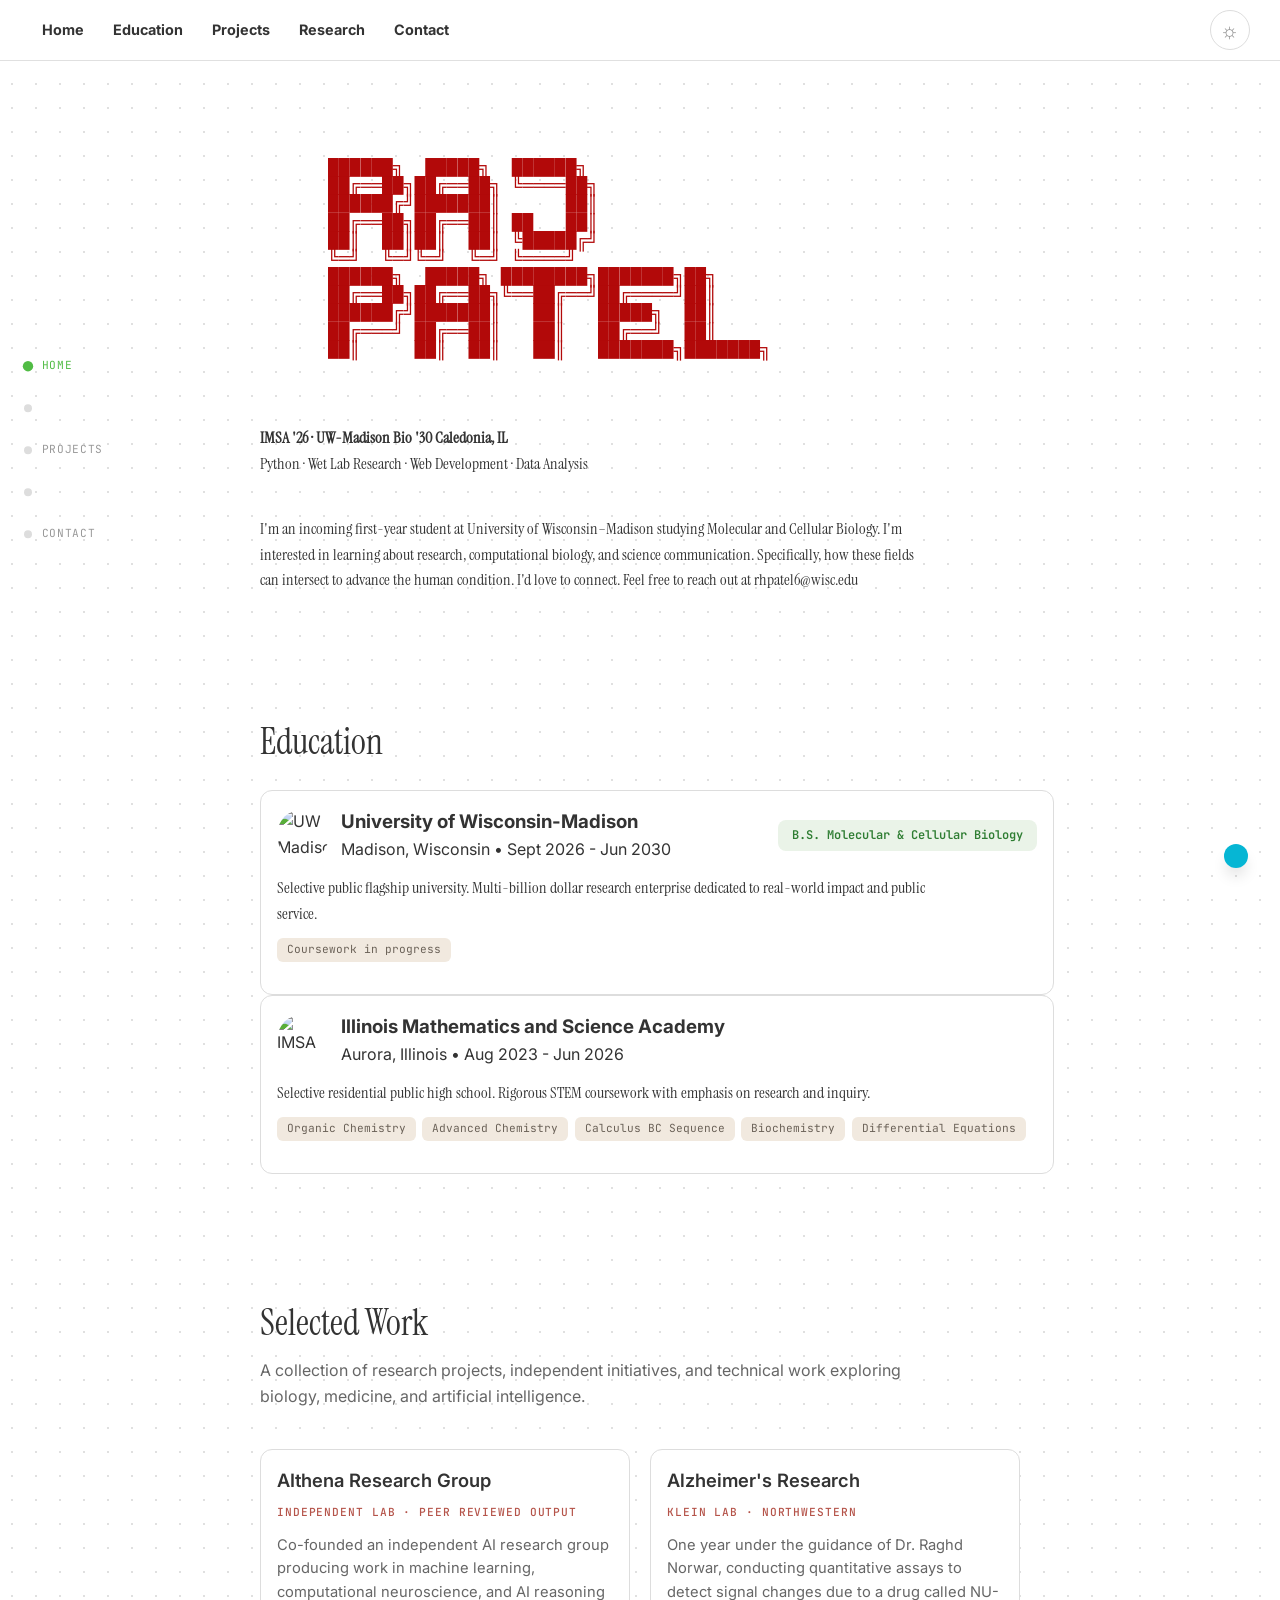
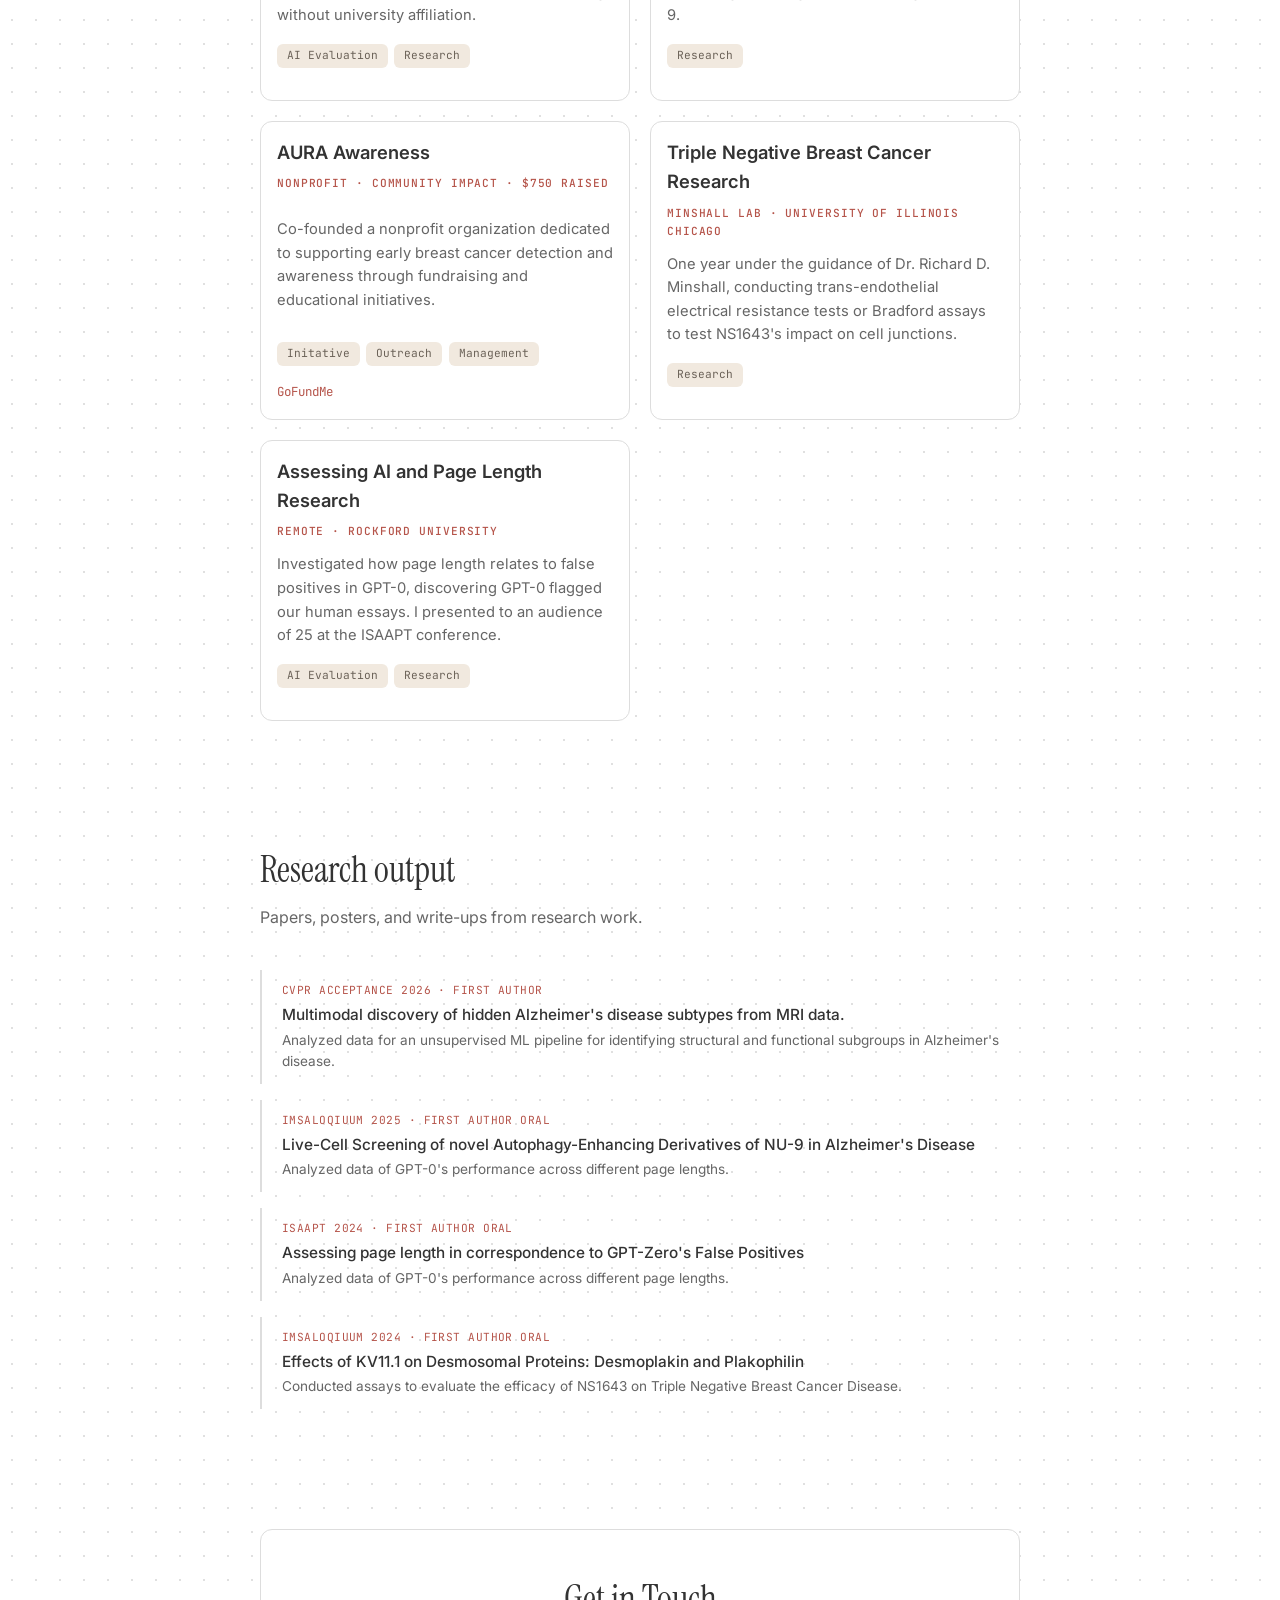
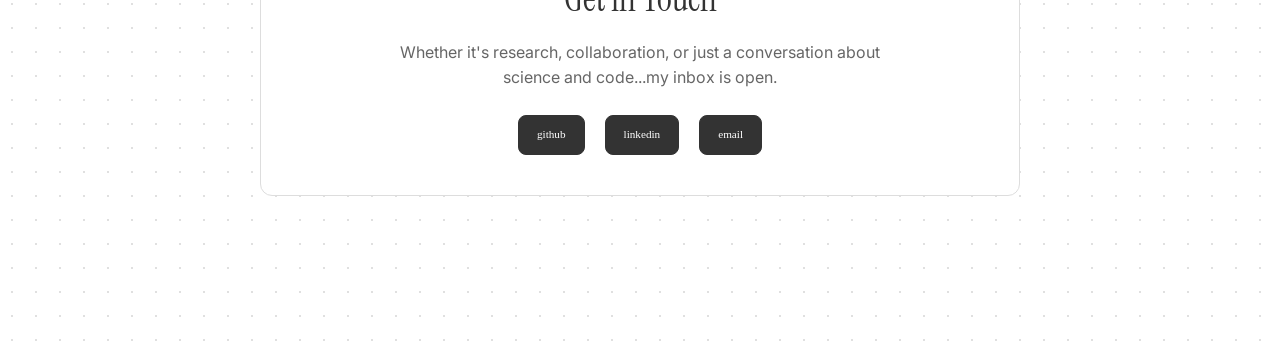
==== commit 8ff4be05: "fix alignment issues, add gitignore" ====
--- a/index.html
+++ b/index.html
@@ -17,7 +17,7 @@
   <nav class="navbar">
     <div class="nav-links">
       <a href="#home">Home</a>
-      <a href="#Education">Education</a>
+      <a href="#education">Education</a>
       <a href="#projects">Projects</a>
       <a href="#research">Research</a>
       <a href="#contact">Contact</a>
@@ -32,7 +32,7 @@
       <span class="indicator-dot"></span>
       <span class="indicator-label">Home</span>
     </a>
-    <a href="#Education" class="indicator-item" data-section="Education">
+    <a href="#education" class="indicator-item" data-section="education">
       <span class="indicator-dot"></span>
       <span class="indicator-label">Education</span>
     </a>
@@ -53,6 +53,8 @@
   <button id="scrollToTop" class="scroll-to-top" aria-label="Scroll to top">
     <i class="bi bi-arrow-up"></i>
   </button>
+
+  <main class="page-content">
 
   <section id="home">
     <div class="ascii-wrap">
@@ -88,7 +90,7 @@
     </p>
   </section>
 
-  <section id="Education">
+  <section id="education">
     <h2 class="section-heading">Education</h2>
 
     <div class="school school-first">
@@ -137,7 +139,6 @@
 
     <div class="project-grid">
 
-      <!-- Project card 1 -->
       <div class="project-card">
         <h3>AIthena Research Group</h3>
         <p class="project-eyebrow">independent lab · peer reviewed output</p>
@@ -148,7 +149,6 @@
         </div>
       </div>
 
-      <!-- Project card 2 -->
       <div class="project-card">
         <h3>Alzheimer's Research</h3>
         <p class="project-eyebrow">Klein Lab · Northwestern</p>
@@ -158,7 +158,6 @@
         </div>
       </div>
 
-      <!-- Project card 3 -->
       <div class="project-card">
         <h3>AURA Awareness</h3>
         <p class="project-eyebrow">Nonprofit · Community Impact · $750 raised</p>
@@ -173,7 +172,6 @@
         </div>
       </div>
 
-      <!-- Project card 4 -->
       <div class="project-card">
         <h3>Triple Negative Breast Cancer Research</h3>
         <p class="project-eyebrow">Minshall Lab · University of Illinois Chicago</p>
@@ -183,7 +181,6 @@
         </div>
       </div>
 
-      <!-- Project card 5 -->
       <div class="project-card">
         <h3>Assessing AI and Page Length Research</h3>
         <p class="project-eyebrow">Remote · Rockford University</p>
@@ -197,7 +194,6 @@
     </div>
   </section>
 
-  <!-- ================= RESEARCH / PAPERS ================= -->
   <section id="research">
     <h2 class="section-heading">Research output</h2>
     <p class="section-intro">
@@ -229,7 +225,6 @@
     </div>
   </section>
 
-  <!-- ================= CONTACT ================= -->
   <section id="contact">
     <div class="contact-box">
       <h2>Get in Touch</h2>
@@ -243,5 +238,7 @@
       </div>
     </div>
   </section>
+
+  </main>
 </body>
 </html>
--- a/style.css
+++ b/style.css
@@ -64,8 +64,8 @@
   display: flex;
   gap: 5px;
   align-items: center;
-  font-family: 'Noto Serif', serif;
-  font-weight: 400;
+  font-family: 'Inter', sans-serif;
+  font-weight: 700;
 }
 .nav-links a {
   text-decoration: none;
@@ -126,12 +126,23 @@
   font-size: 3rem;
 }
 
-section {
+.page-content {
   width: 100%;
   max-width: 800px;
   margin-left: auto;
   margin-right: auto;
+  padding: 0 20px;
+  box-sizing: border-box;
+}
+
+section {
+  width: 100%;
   scroll-margin-top: 80px;
+  margin-top: 120px;
+}
+
+section:first-of-type {
+  margin-top: 0;
 }
 
 h2 {
@@ -142,19 +153,17 @@
 }
 
 html {
-  scroll-padding-top: 70px; /* adjust to your navbar height */
+  scroll-padding-top: 70px;
 }
 
 #about {
   max-width: 900px;
-  margin: 120px auto; /* keeps it centered */
+  margin: 120px auto;
   padding: 0 20px;
-  text-align: left;   /* keeps text left-aligned */
-}
-
-/* ---------- Home / Hero section ---------- */
+  text-align: left;
+}
+
 #home {
-  margin-bottom: 5rem;
   padding-top: 5rem;
 }
 
@@ -175,7 +184,6 @@
   font-family: 'Instrument Serif', Georgia, serif;
 }
 
-/* ---------- Scroll to top button ---------- */
 .scroll-to-top {
   position: fixed;
   bottom: 2rem;
@@ -196,7 +204,6 @@
   background-color: #0891b2;
 }
 
-/* ---------- Section headings ---------- */
 .section-heading {
   font-family: 'Instrument Serif', Georgia, serif;
   font-weight: 400;
@@ -217,7 +224,6 @@
   margin-bottom: 2.5rem;
 }
 
-/* ---------- Education ---------- */
 .school {
   background: var(--card);
   border: 1px solid var(--border);
@@ -282,12 +288,6 @@
   margin-bottom: 1rem;
 }
 
-/* ---------- Projects ---------- */
-#projects {
-  max-width: 900px;
-  margin: 120px auto;
-  padding: 0 20px;
-}
 .project-grid {
   display: grid;
   grid-template-columns: repeat(2, 1fr);
@@ -372,12 +372,6 @@
   margin: 0;
 }
 
-/* ---------- Research / Papers ---------- */
-#research {
-  max-width: 900px;
-  margin: 120px auto;
-  padding: 0 20px;
-}
 .paper-list {
   display: flex;
   flex-direction: column;
@@ -435,11 +429,8 @@
   min-height: 100px;
 }
 
-/* ---------- Contact ---------- */
 #contact {
-  max-width: 900px;
-  margin: 120px auto 160px;
-  padding: 0 20px;
+  margin-bottom: 160px;
 }
 .contact-box {
   background: var(--card);
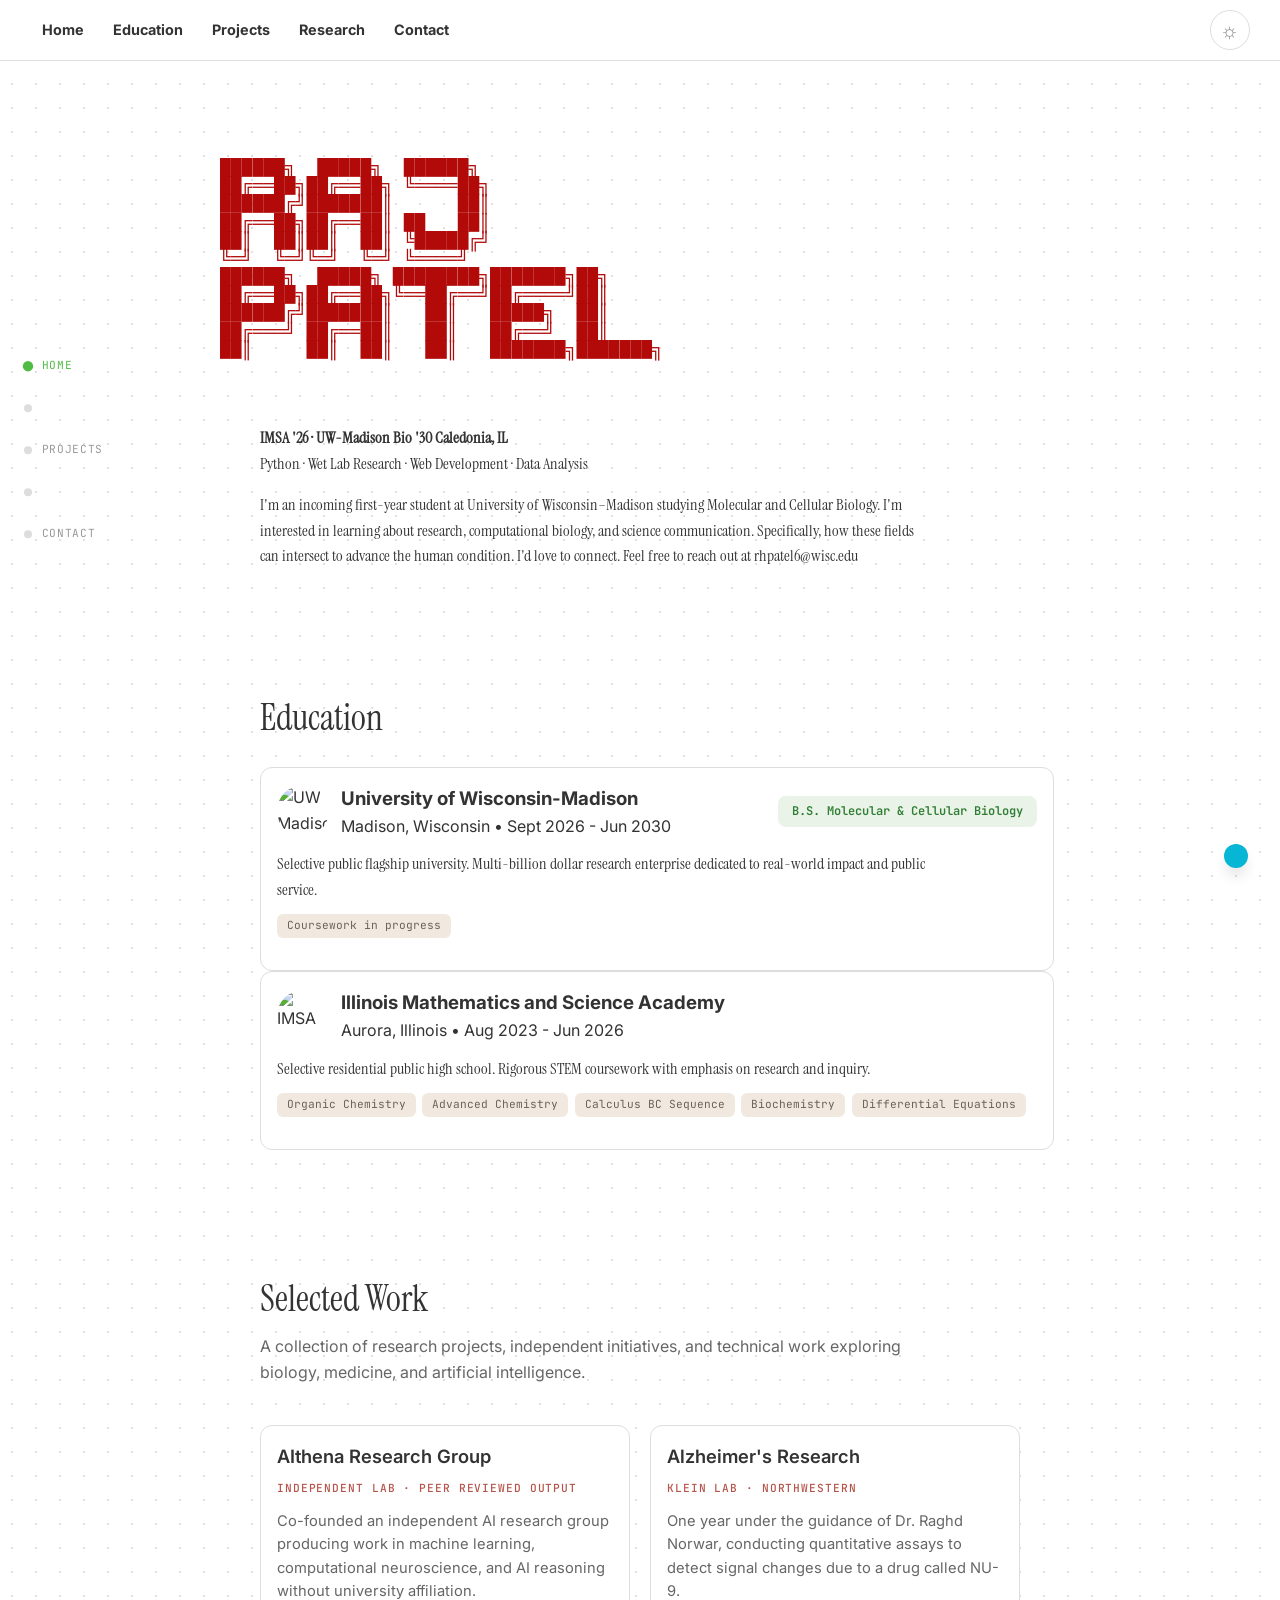
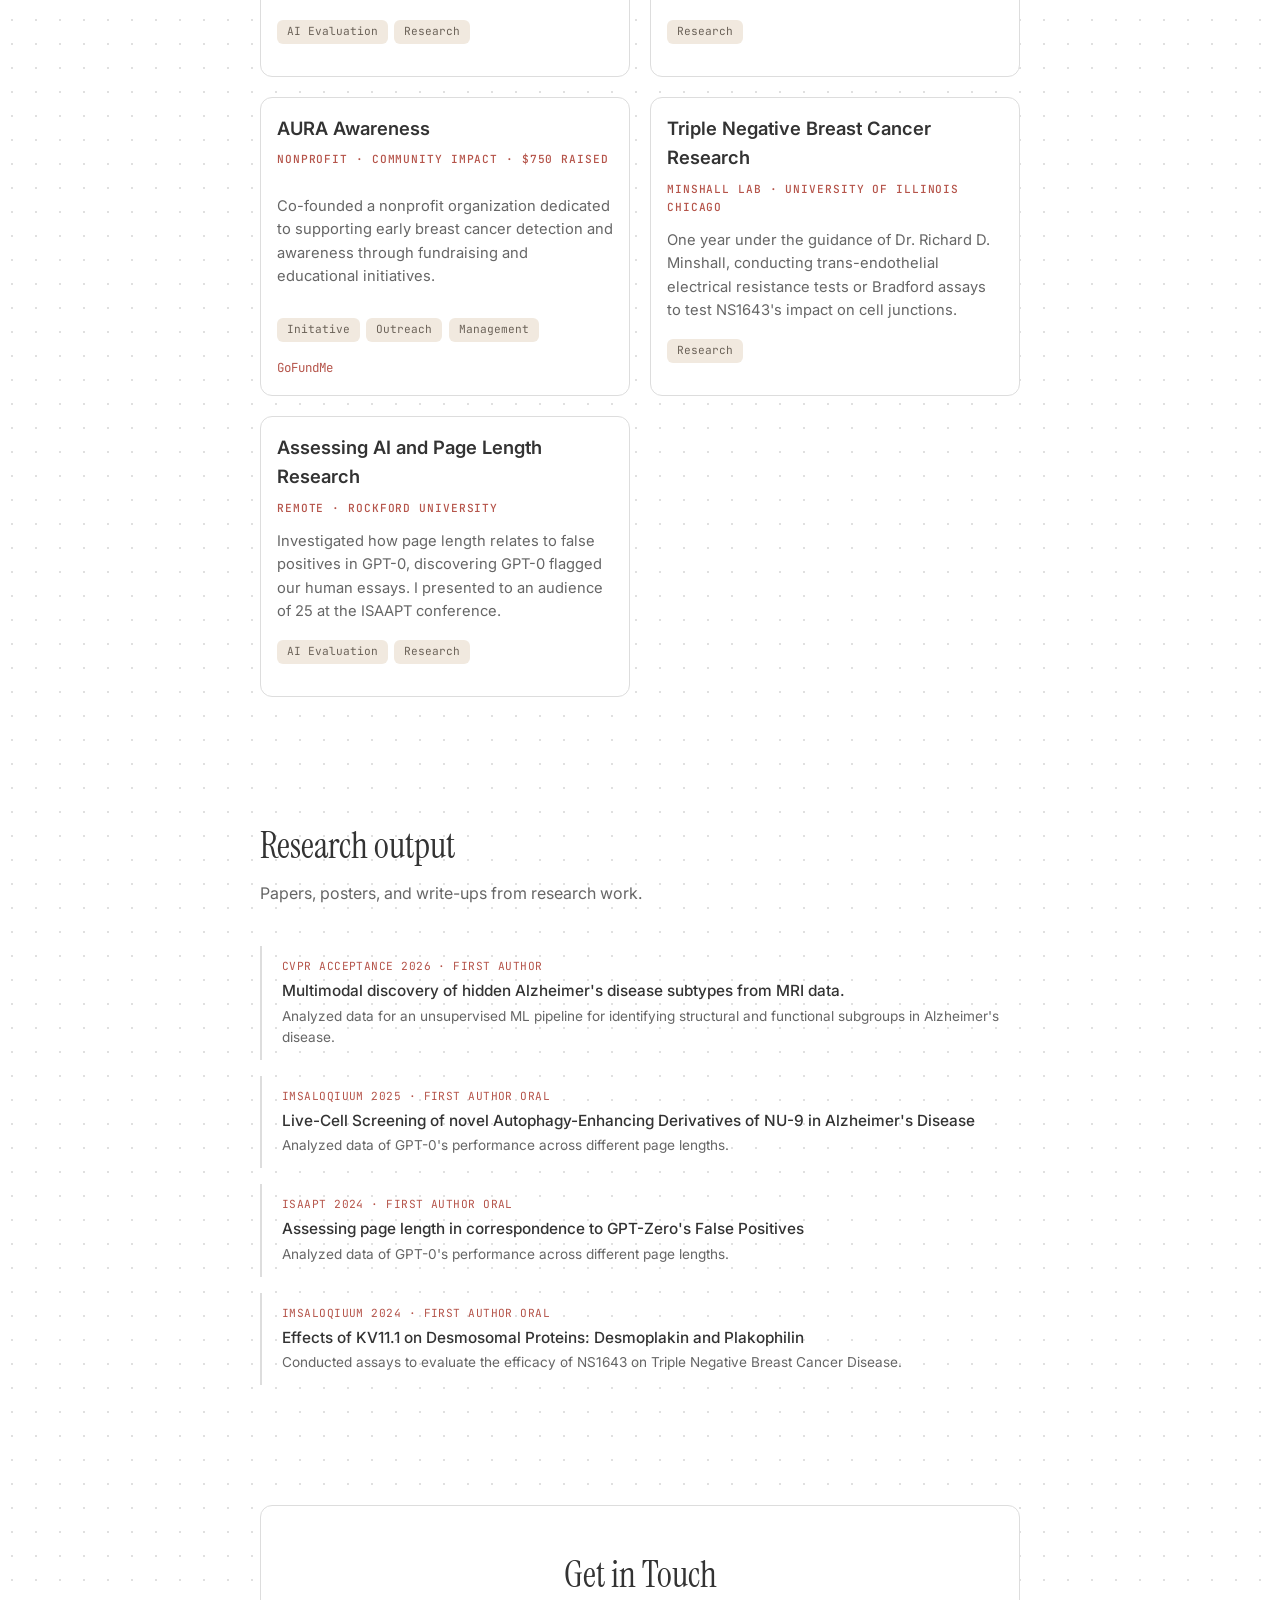
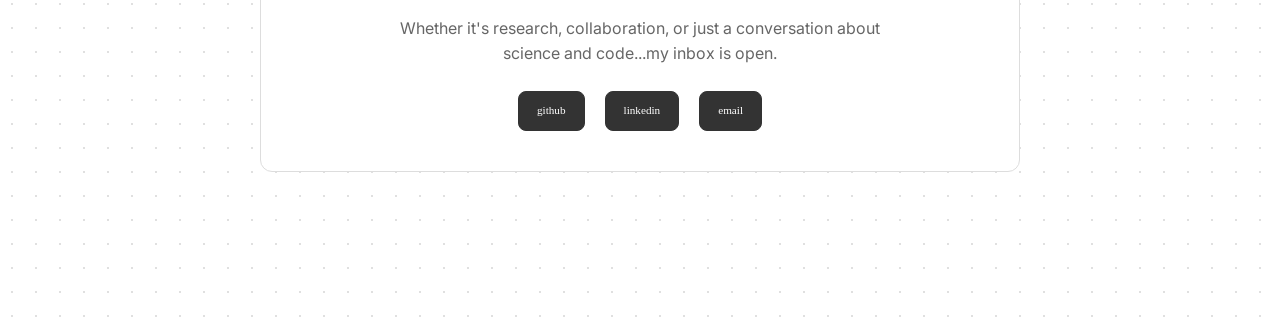
==== commit 239a48c8: "Fix ASCII art formatting in index.html" ====
--- a/index.html
+++ b/index.html
@@ -58,18 +58,17 @@
 
   <section id="home">
     <div class="ascii-wrap">
-      <pre role="img" aria-label="Raj Patel" class="ascii-art">
-          ██████╗  █████╗  ██████╗ 
-          ██╔══██╗██╔══██╗ ╚════██╗
-          ██████╔╝███████║      ██║
-          ██╔══██╗██╔══██║ ██   ██║
-          ██║  ██║██║  ██║ ╚█████╔╝
-          ╚═╝  ╚═╝╚═╝  ╚═╝ ╚════╝
-          ██████╗  █████╗ ████████╗███████╗██╗
-          ██╔══██╗██╔══██╗╚══██╔══╝██╔════╝██║
-          ██████╔╝███████║   ██║   █████╗  ██║
-          ██╔═══╝ ██╔══██║   ██║   ██╔══╝  ██║
-          ██║     ██║  ██║   ██║   ███████╗███████╗
+      <pre role="img" aria-label="Raj Patel" class="ascii-art">██████╗  █████╗  ██████╗ 
+██╔══██╗██╔══██╗ ╚════██╗
+██████╔╝███████║      ██║
+██╔══██╗██╔══██║ ██   ██║
+██║  ██║██║  ██║ ╚█████╔╝
+╚═╝  ╚═╝╚═╝  ╚═╝ ╚════╝
+██████╗  █████╗ ████████╗███████╗██╗
+██╔══██╗██╔══██╗╚══██╔══╝██╔════╝██║
+██████╔╝███████║   ██║   █████╗  ██║
+██╔═══╝ ██╔══██║   ██║   ██╔══╝  ██║
+██║     ██║  ██║   ██║   ███████╗███████╗
       </pre>
     </div>
 
@@ -79,11 +78,6 @@
       <br>
       <span>Python · Wet Lab Research · Web Development · Data Analysis</span>
     </p>
-
-    <h1 id="typed"></h1>
-    <div id="typed-strings" style="display: none;">
-      <p>Hi, I'm Raj!</p>
-    </div>
 
     <p class="home-intro">
       I'm an incoming first-year student at University of Wisconsin–Madison studying Molecular and Cellular Biology. I'm interested in learning about research, computational biology, and science communication. Specifically, how these fields can intersect to advance the human condition. I'd love to connect. Feel free to reach out at rhpatel6@wisc.edu
@@ -241,4 +235,4 @@
 
   </main>
 </body>
-</html>+</html>
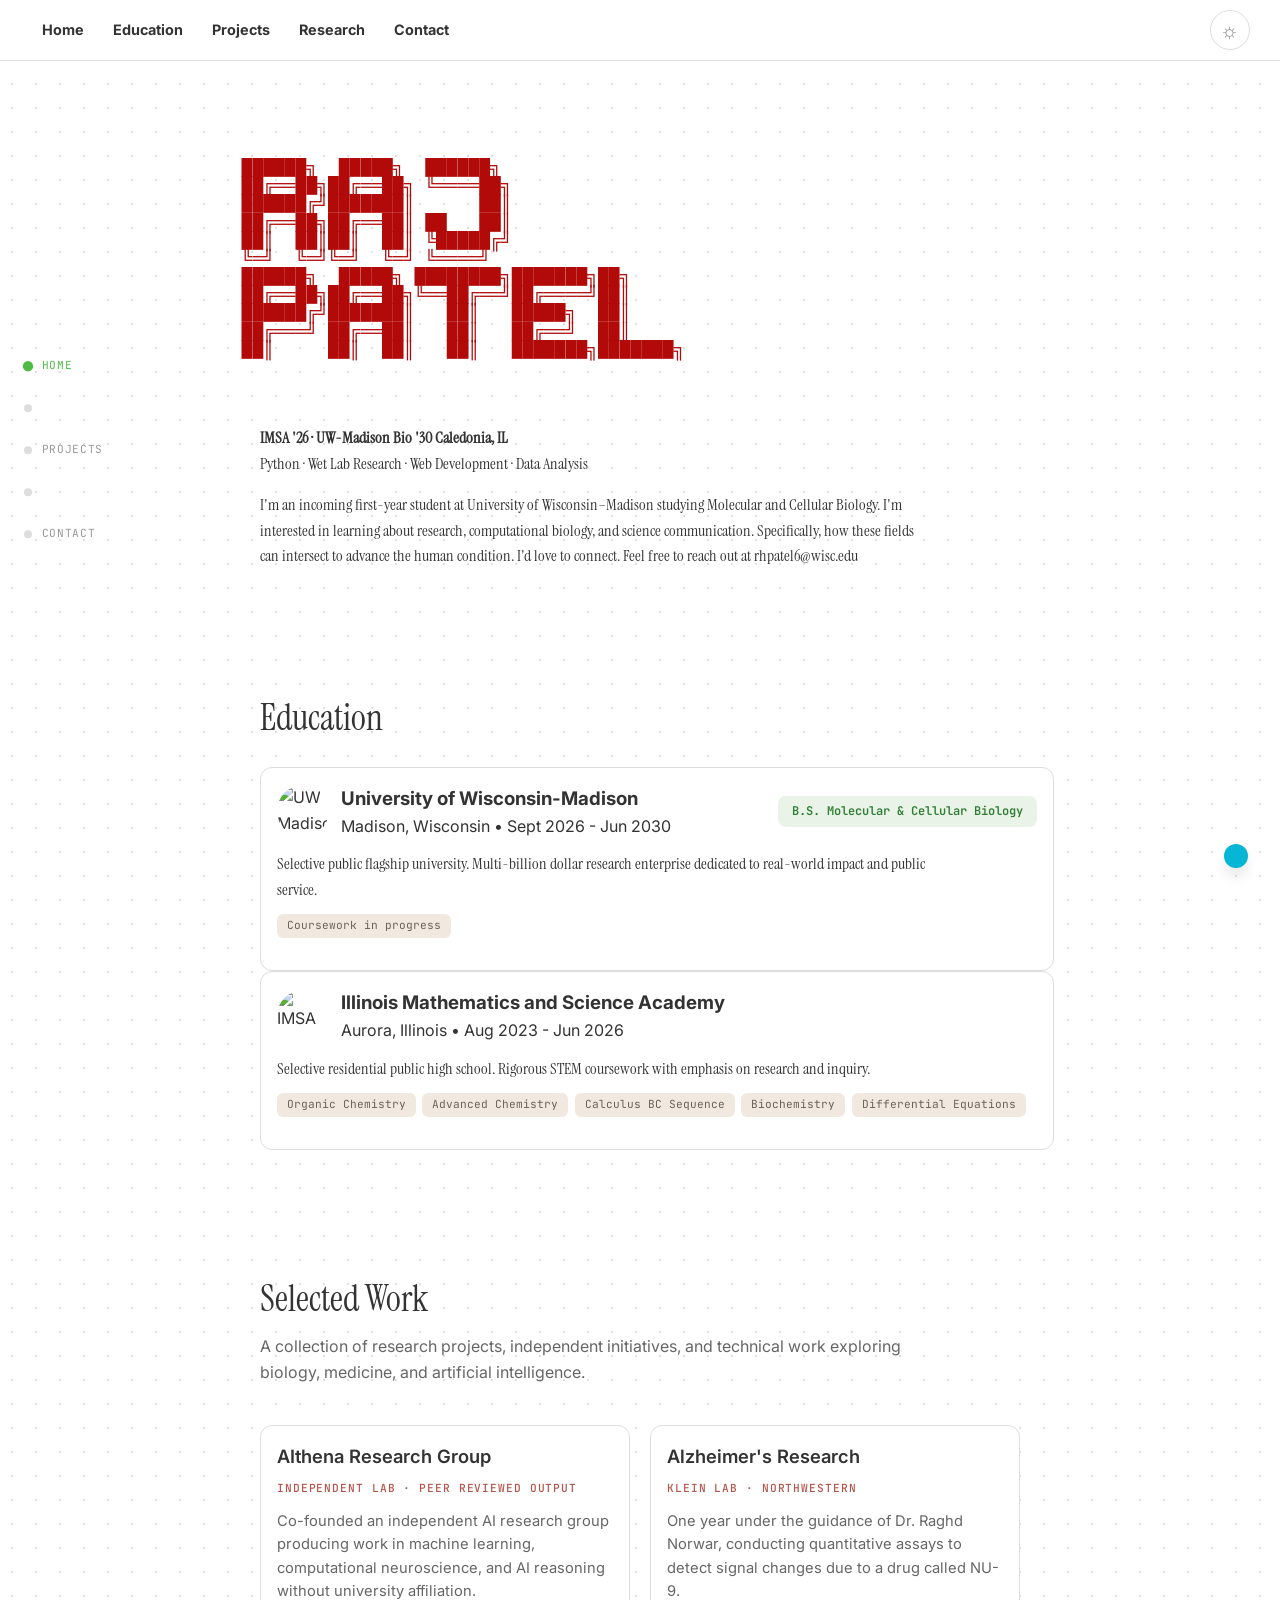
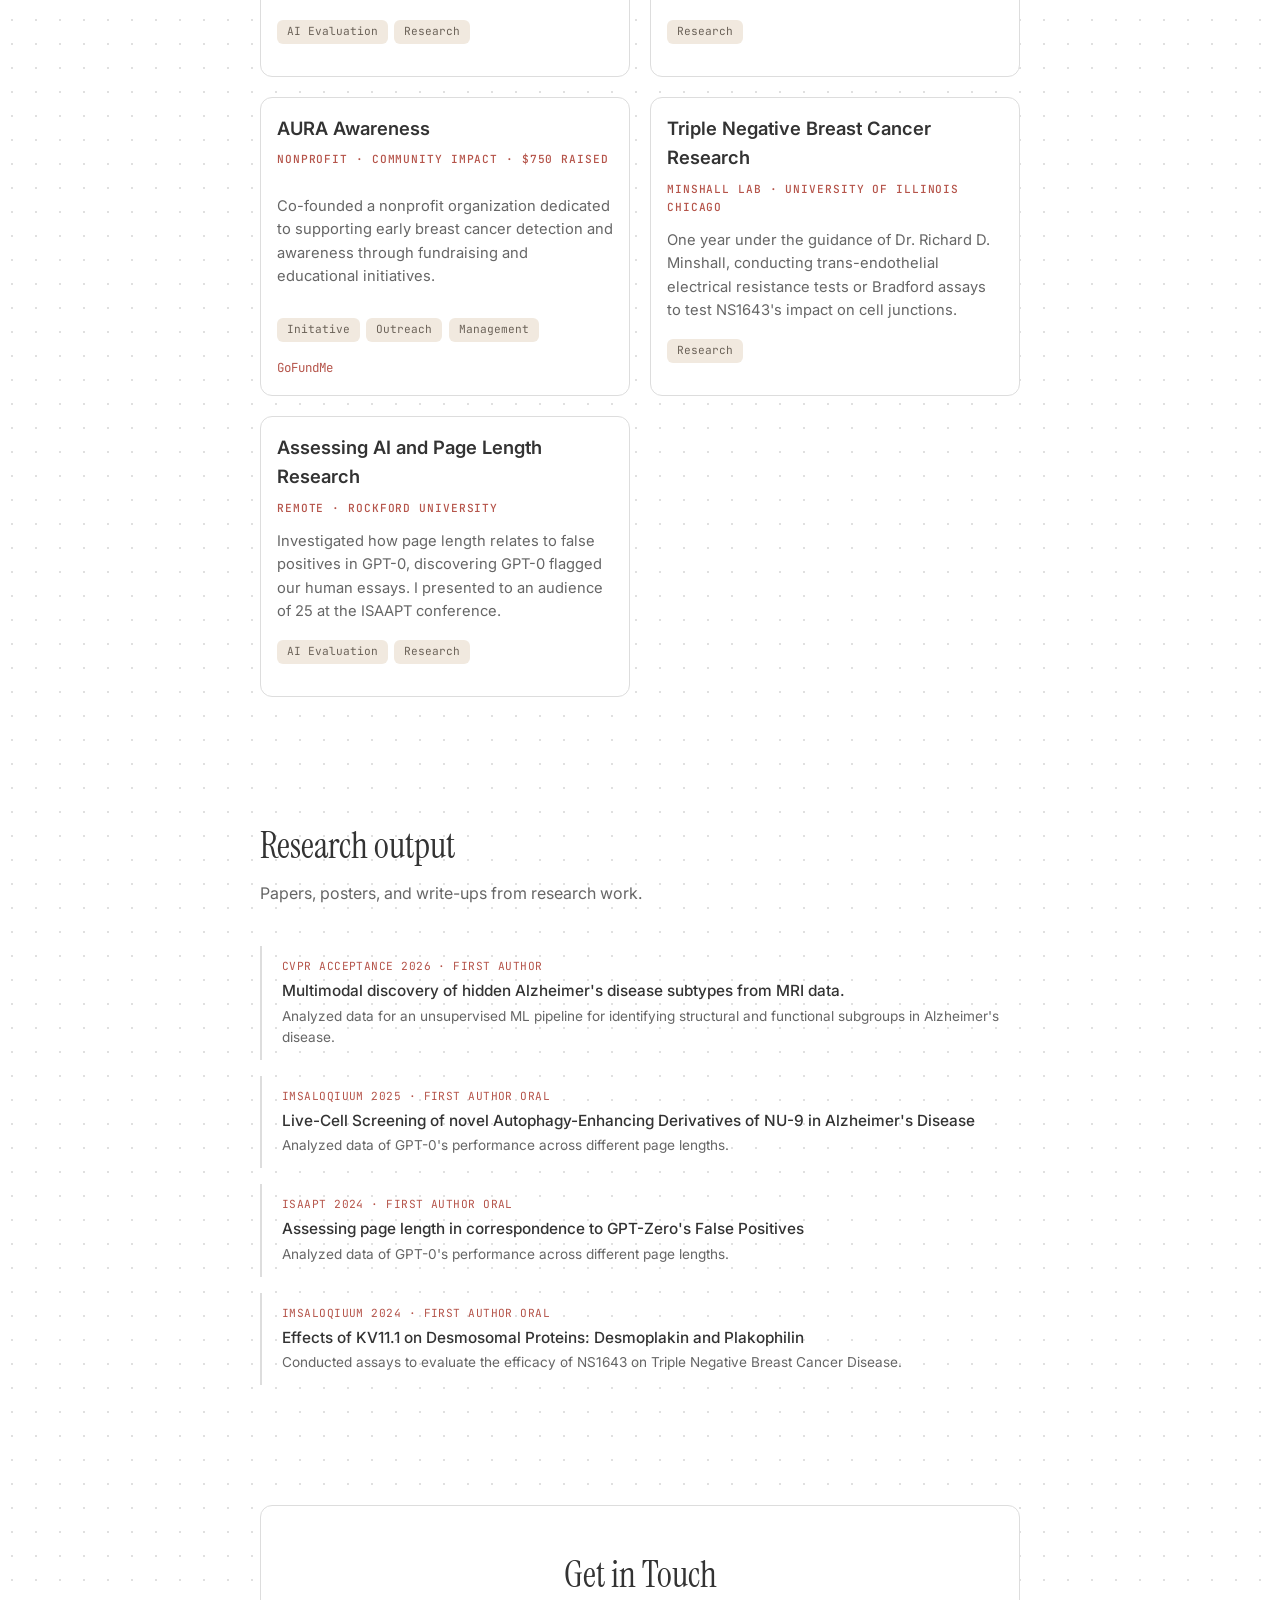
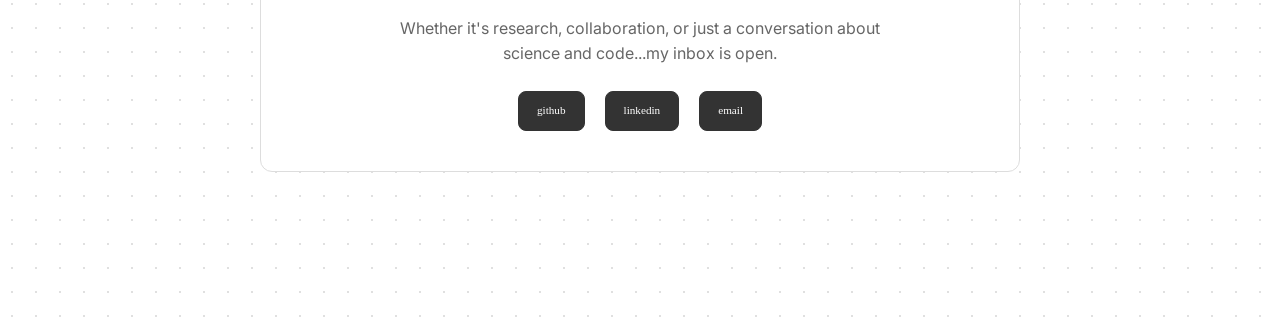
==== commit e30d02a6: "Update ASCII art in index.html" ====
--- a/index.html
+++ b/index.html
@@ -58,17 +58,18 @@
 
   <section id="home">
     <div class="ascii-wrap">
-      <pre role="img" aria-label="Raj Patel" class="ascii-art">██████╗  █████╗  ██████╗ 
-██╔══██╗██╔══██╗ ╚════██╗
-██████╔╝███████║      ██║
-██╔══██╗██╔══██║ ██   ██║
-██║  ██║██║  ██║ ╚█████╔╝
-╚═╝  ╚═╝╚═╝  ╚═╝ ╚════╝
-██████╗  █████╗ ████████╗███████╗██╗
-██╔══██╗██╔══██╗╚══██╔══╝██╔════╝██║
-██████╔╝███████║   ██║   █████╗  ██║
-██╔═══╝ ██╔══██║   ██║   ██╔══╝  ██║
-██║     ██║  ██║   ██║   ███████╗███████╗
+      <pre role="img" aria-label="Raj Patel" class="ascii-art">
+  ██████╗  █████╗  ██████╗ 
+  ██╔══██╗██╔══██╗ ╚════██╗
+  ██████╔╝███████║      ██║
+  ██╔══██╗██╔══██║ ██   ██║
+  ██║  ██║██║  ██║ ╚█████╔╝
+  ╚═╝  ╚═╝╚═╝  ╚═╝ ╚════╝
+  ██████╗  █████╗ ████████╗███████╗██╗
+  ██╔══██╗██╔══██╗╚══██╔══╝██╔════╝██║
+  ██████╔╝███████║   ██║   █████╗  ██║
+  ██╔═══╝ ██╔══██║   ██║   ██╔══╝  ██║
+  ██║     ██║  ██║   ██║   ███████╗███████╗
       </pre>
     </div>
 
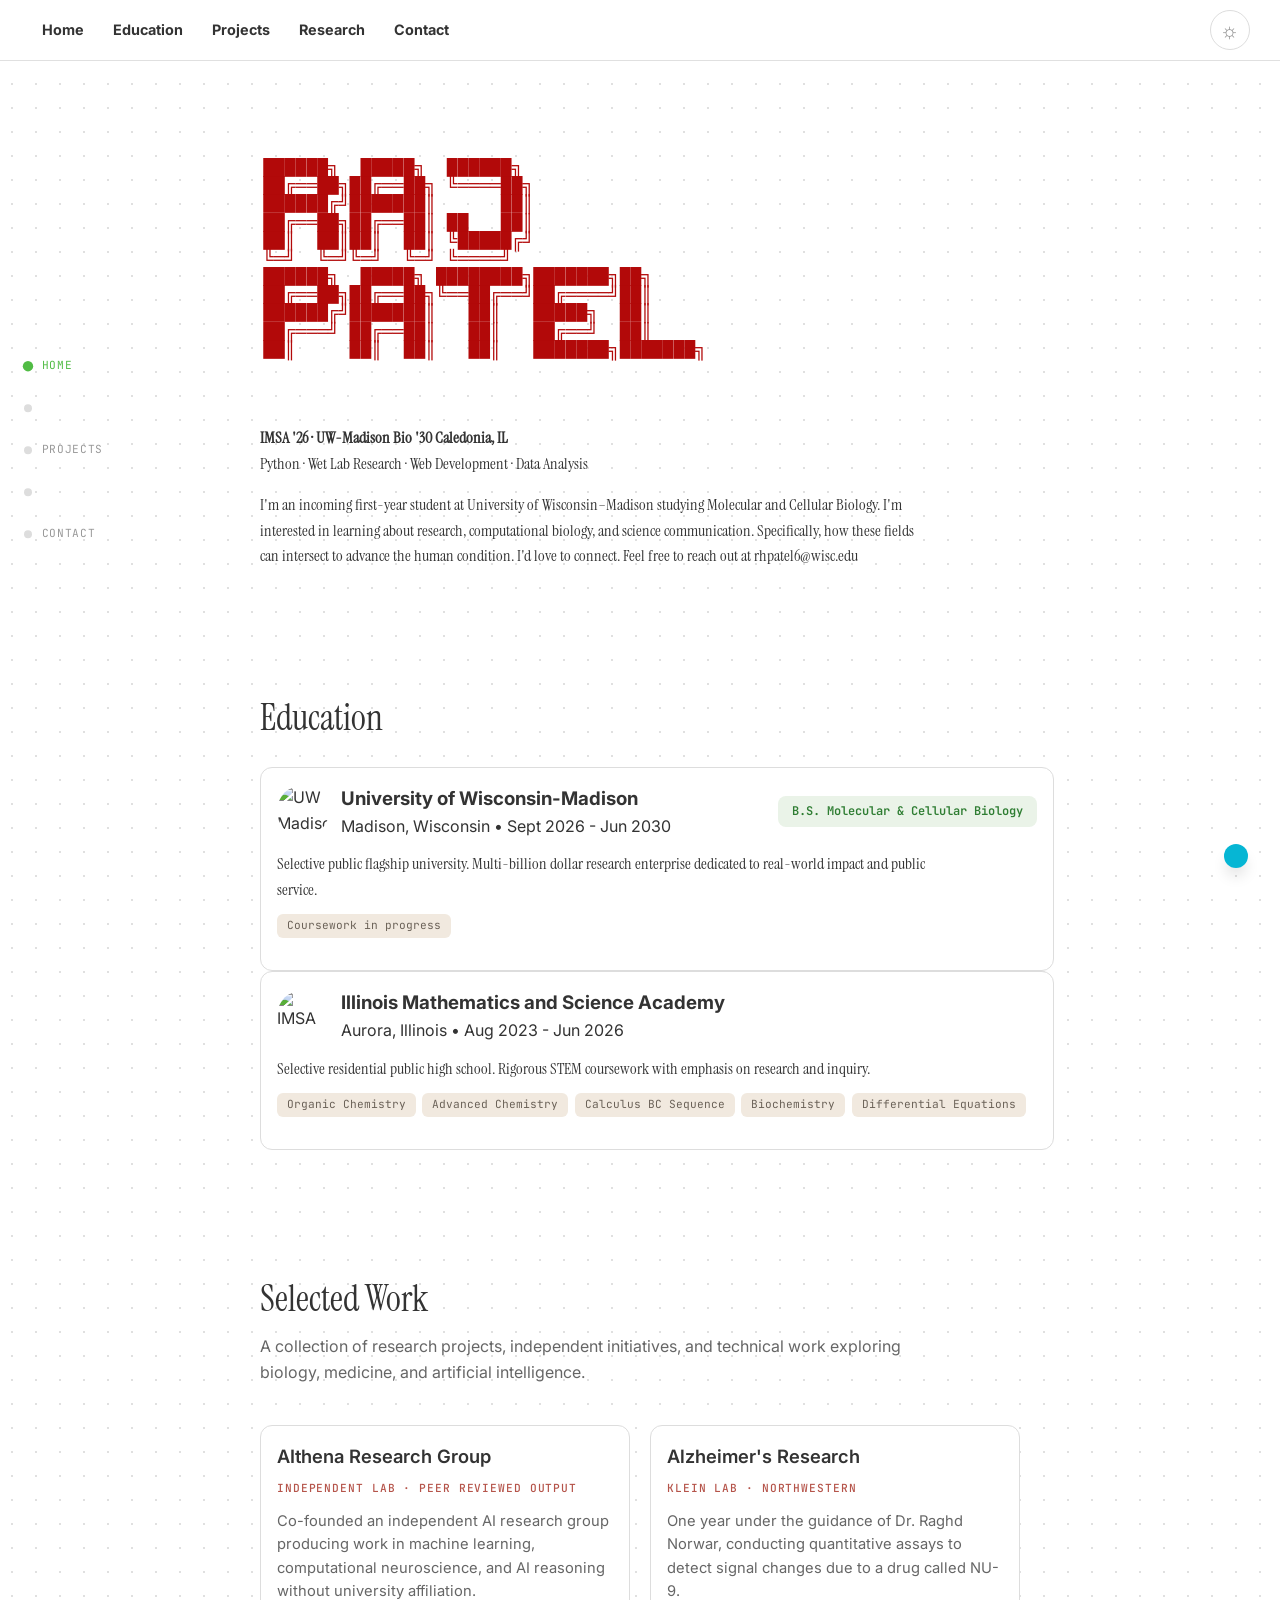
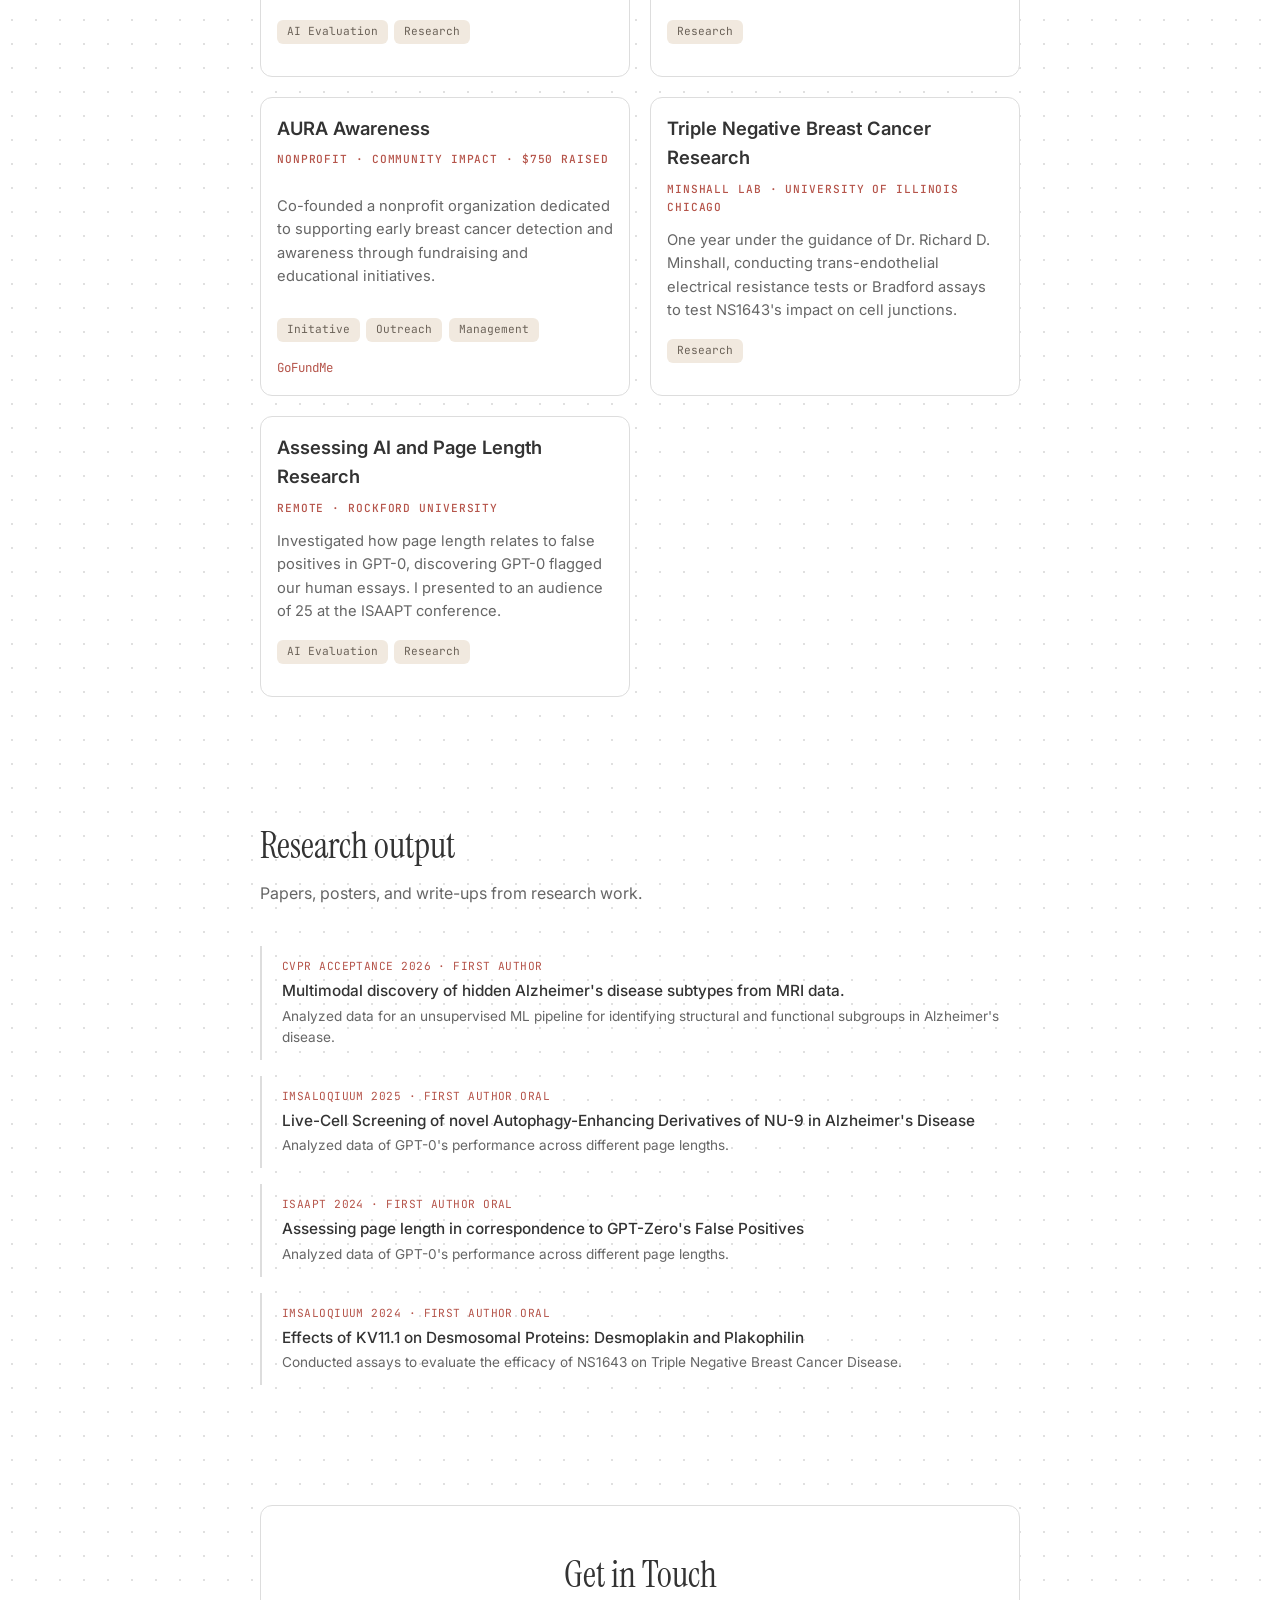
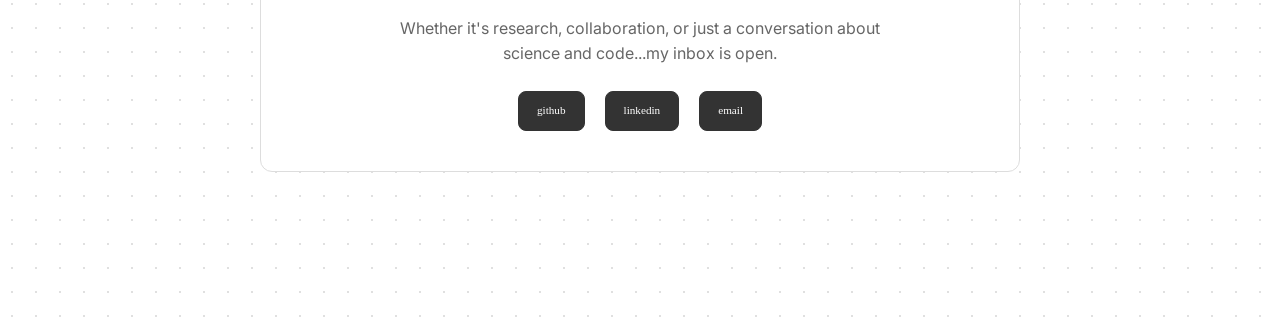
==== commit 4b8ee3dc: "Update index.html" ====
--- a/index.html
+++ b/index.html
@@ -59,17 +59,17 @@
   <section id="home">
     <div class="ascii-wrap">
       <pre role="img" aria-label="Raj Patel" class="ascii-art">
-  ██████╗  █████╗  ██████╗ 
-  ██╔══██╗██╔══██╗ ╚════██╗
-  ██████╔╝███████║      ██║
-  ██╔══██╗██╔══██║ ██   ██║
-  ██║  ██║██║  ██║ ╚█████╔╝
-  ╚═╝  ╚═╝╚═╝  ╚═╝ ╚════╝
-  ██████╗  █████╗ ████████╗███████╗██╗
-  ██╔══██╗██╔══██╗╚══██╔══╝██╔════╝██║
-  ██████╔╝███████║   ██║   █████╗  ██║
-  ██╔═══╝ ██╔══██║   ██║   ██╔══╝  ██║
-  ██║     ██║  ██║   ██║   ███████╗███████╗
+    ██████╗  █████╗  ██████╗ 
+    ██╔══██╗██╔══██╗ ╚════██╗
+    ██████╔╝███████║      ██║
+    ██╔══██╗██╔══██║ ██   ██║
+    ██║  ██║██║  ██║ ╚█████╔╝
+    ╚═╝  ╚═╝╚═╝  ╚═╝ ╚════╝
+    ██████╗  █████╗ ████████╗███████╗██╗
+    ██╔══██╗██╔══██╗╚══██╔══╝██╔════╝██║
+    ██████╔╝███████║   ██║   █████╗  ██║
+    ██╔═══╝ ██╔══██║   ██║   ██╔══╝  ██║
+    ██║     ██║  ██║   ██║   ███████╗███████╗
       </pre>
     </div>
 
